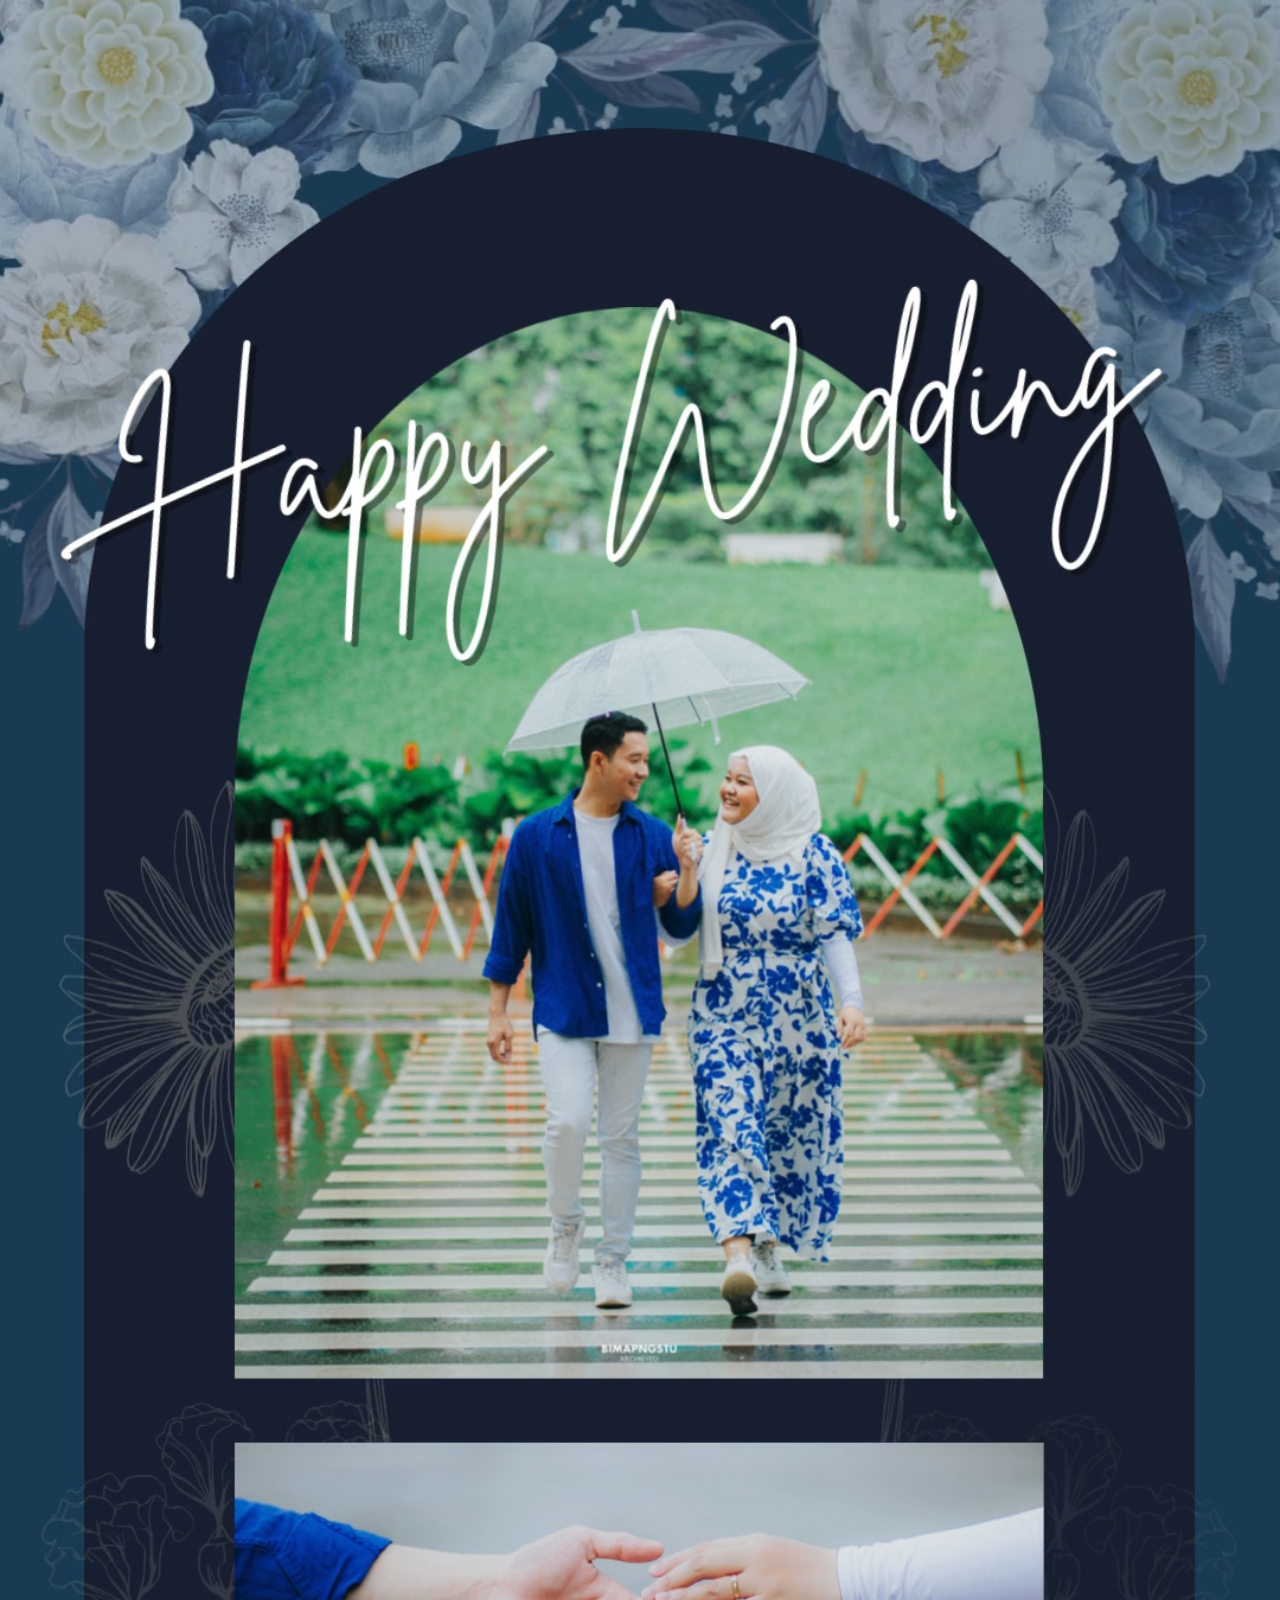
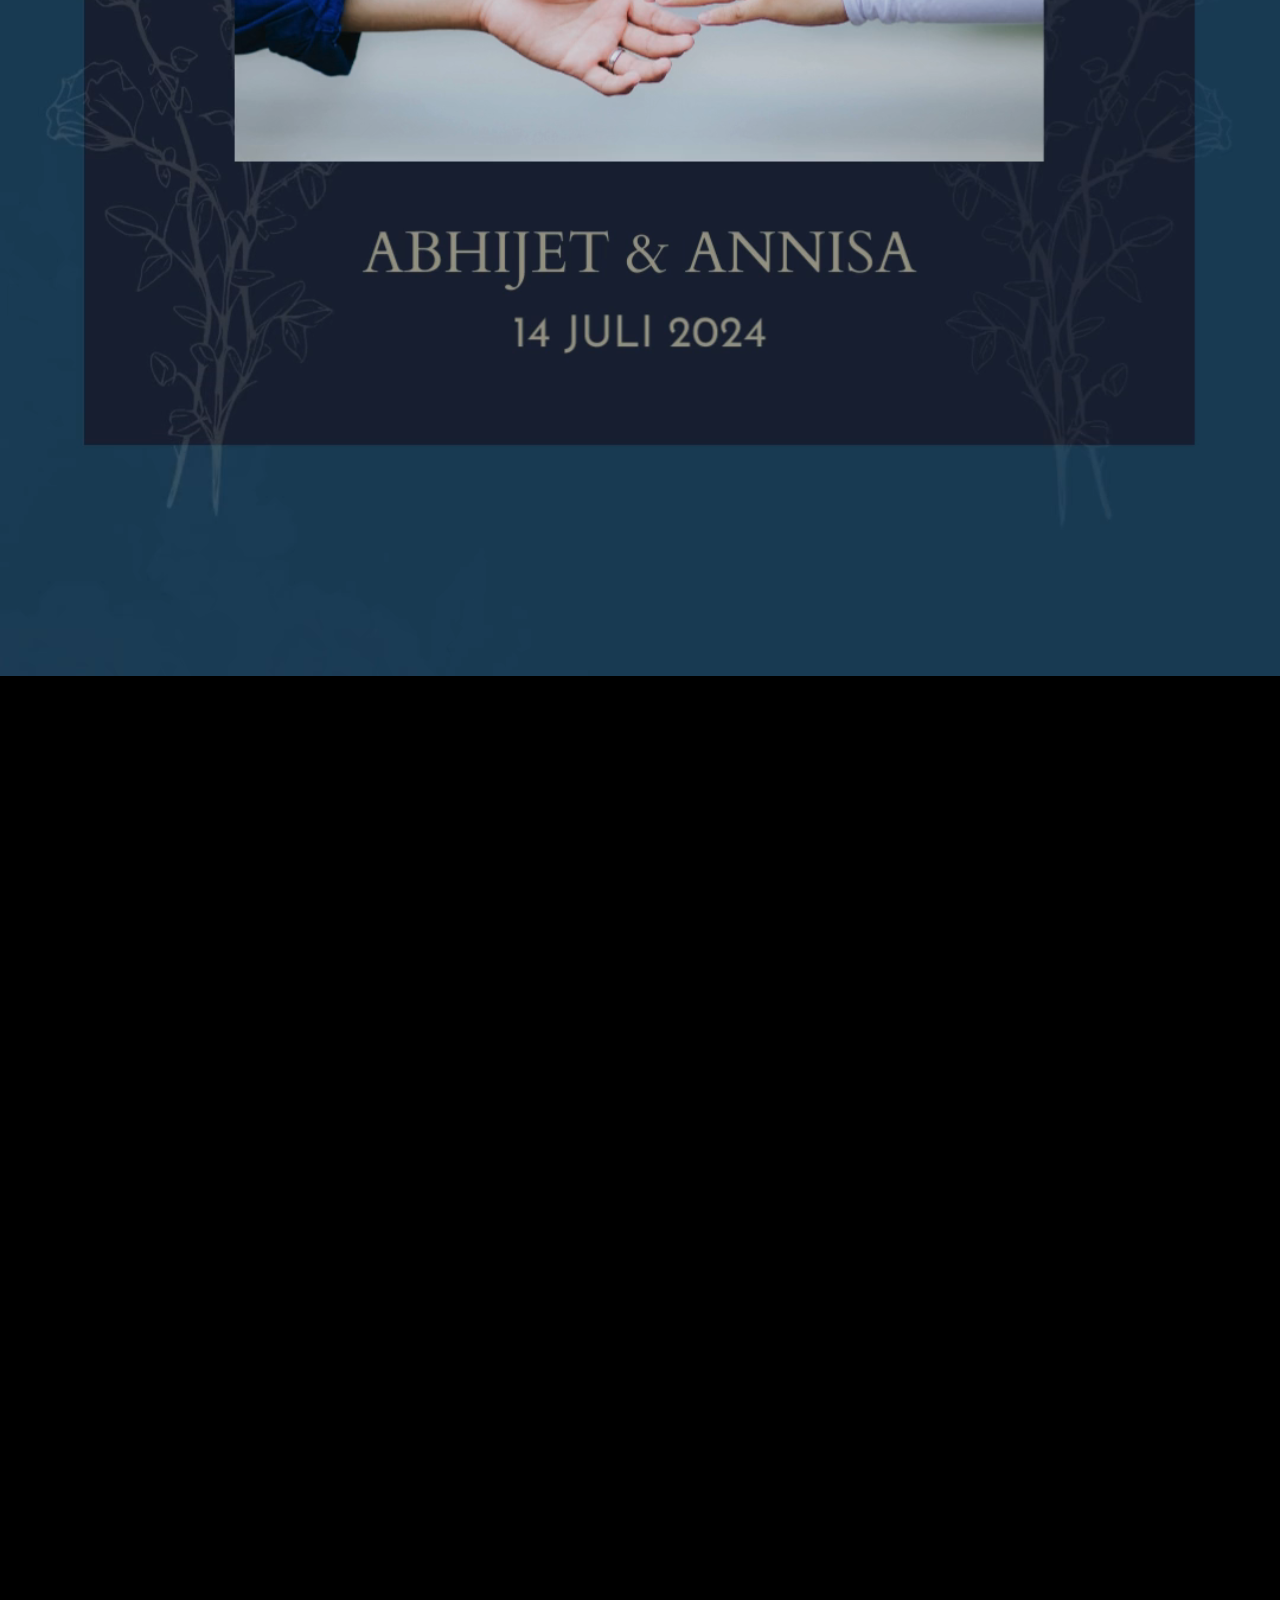
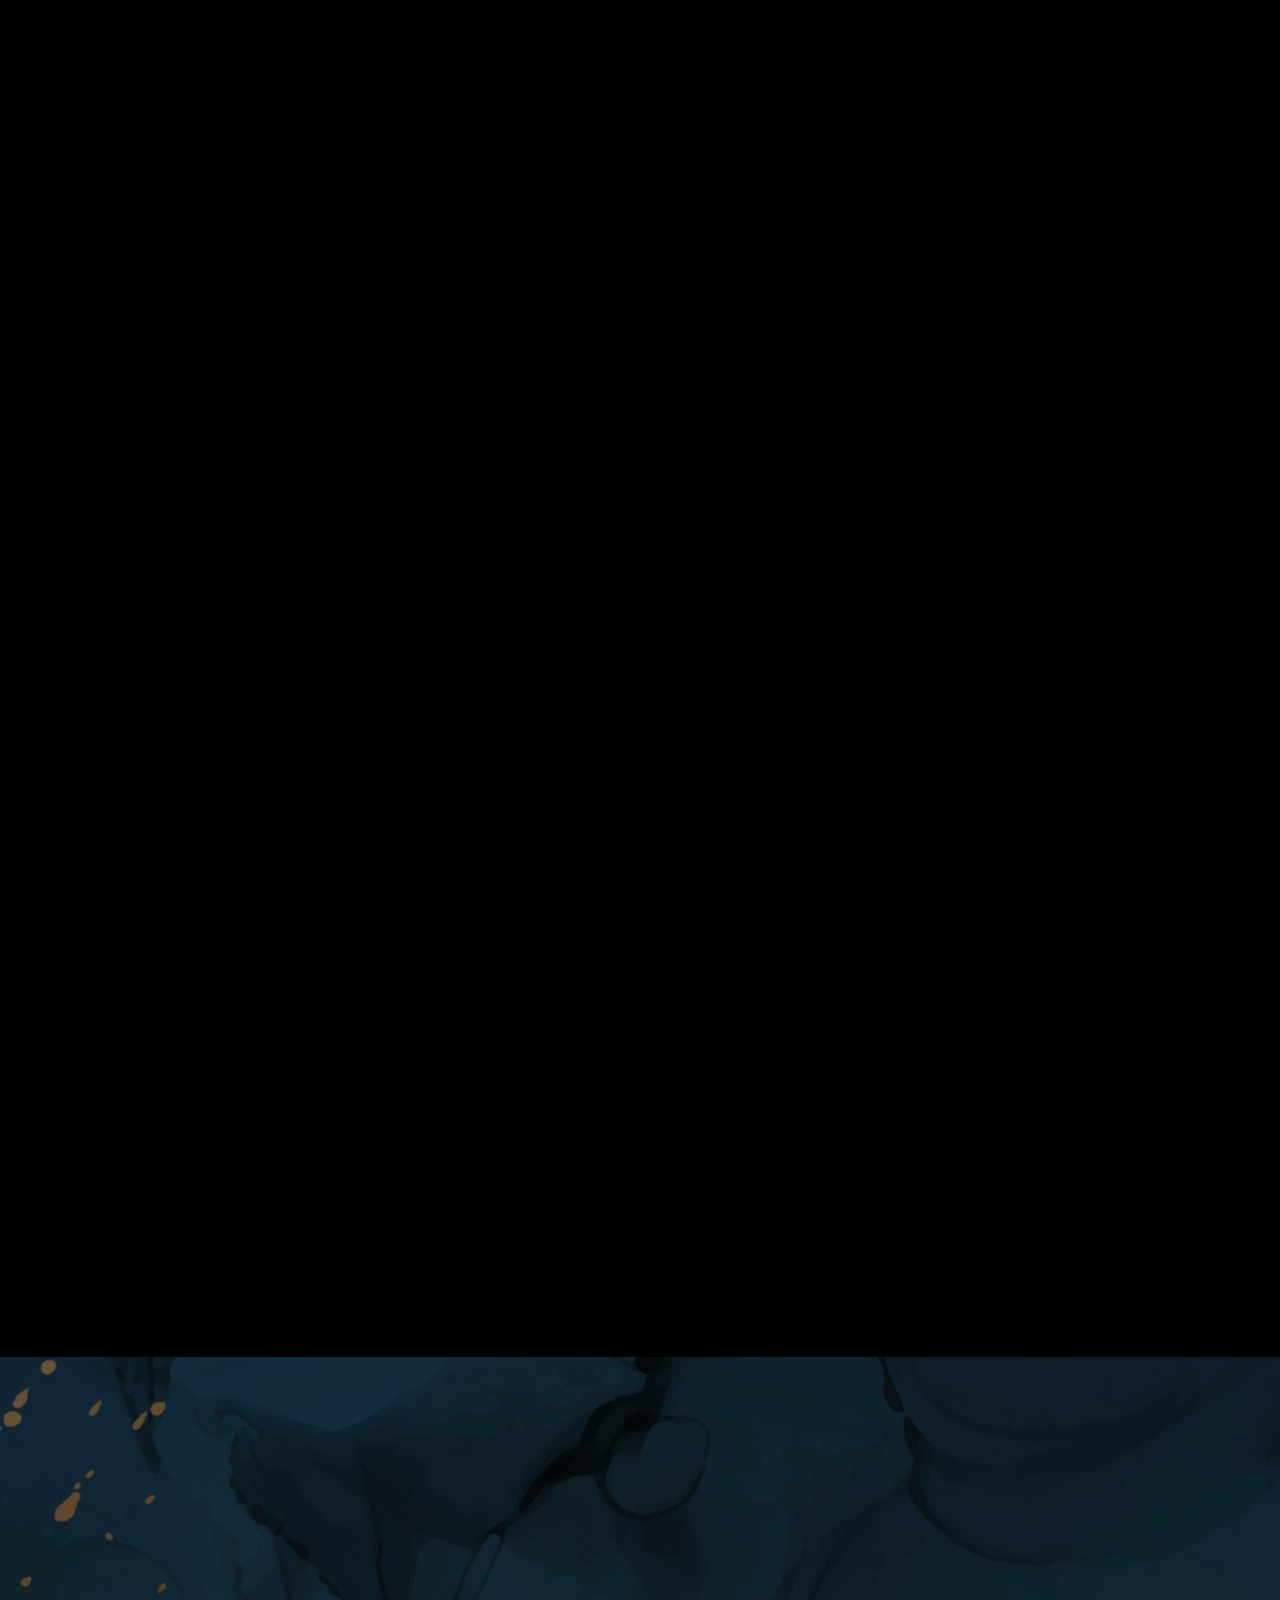
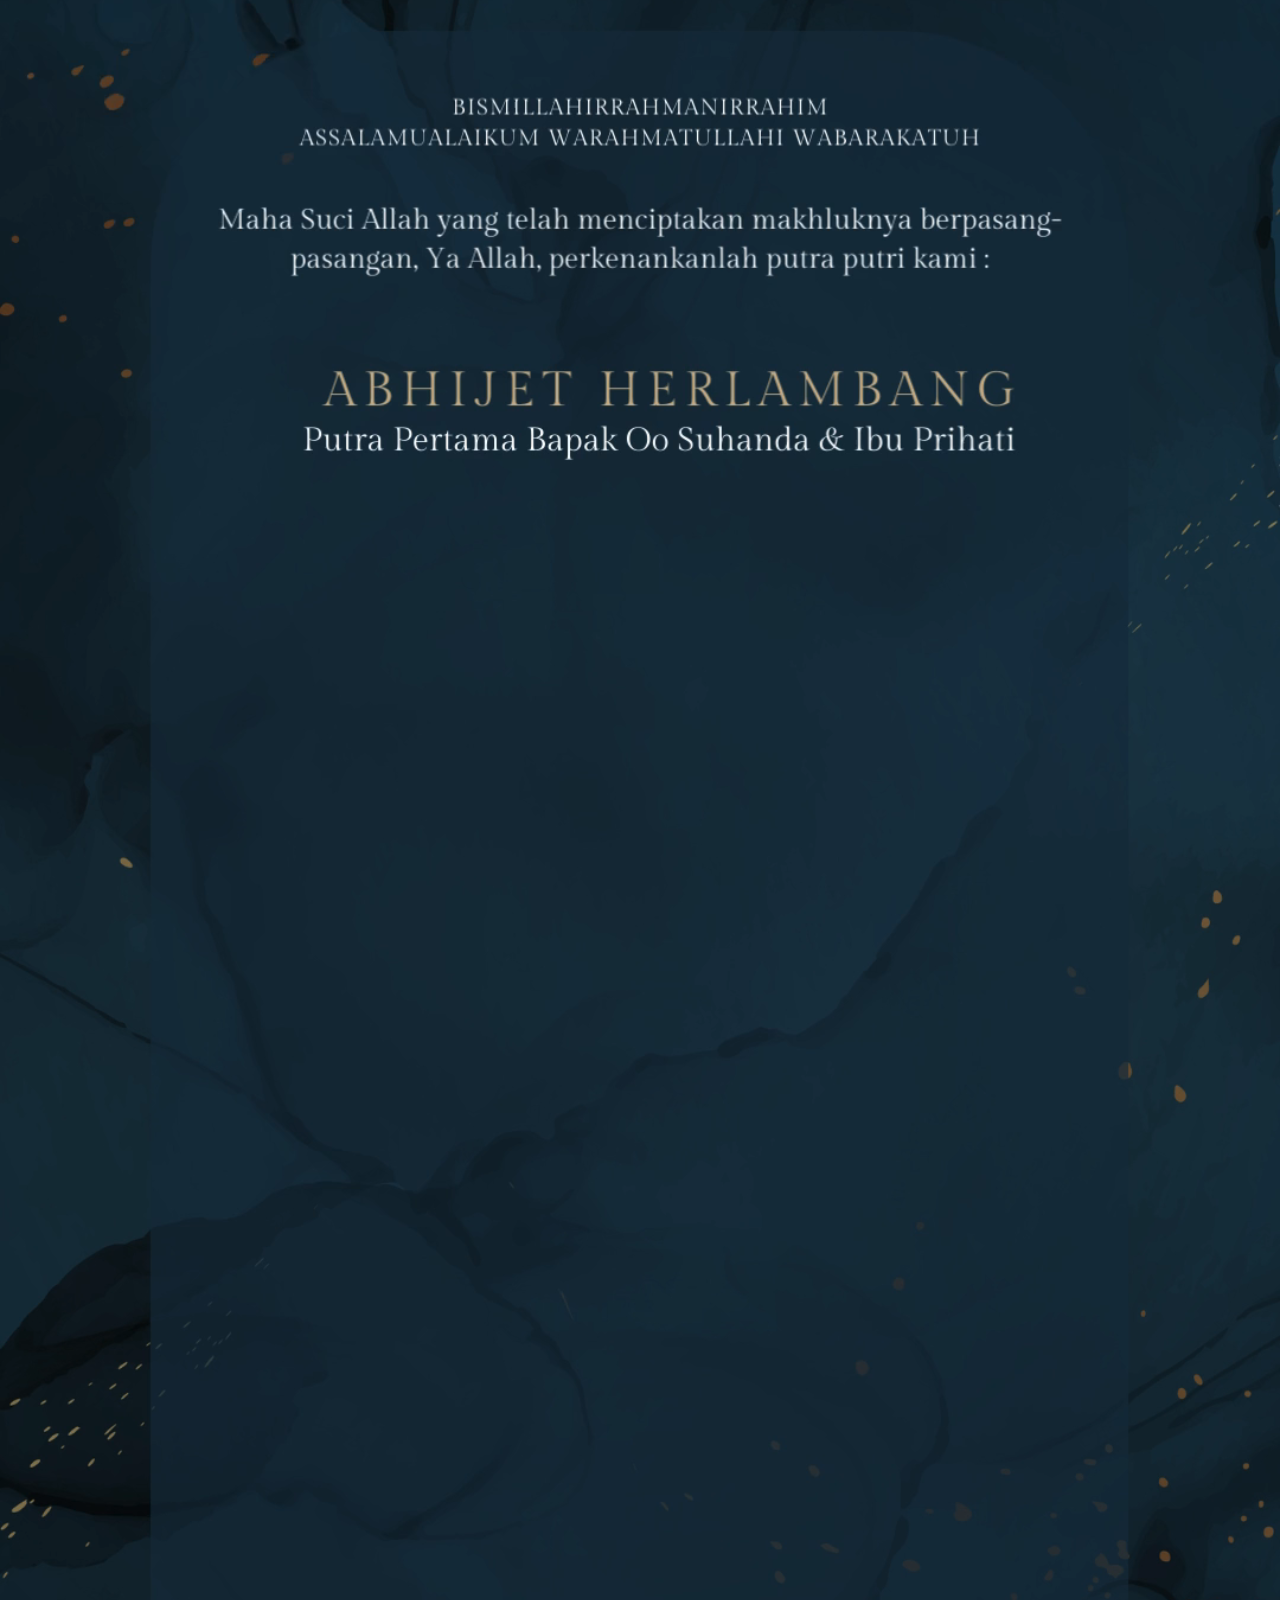
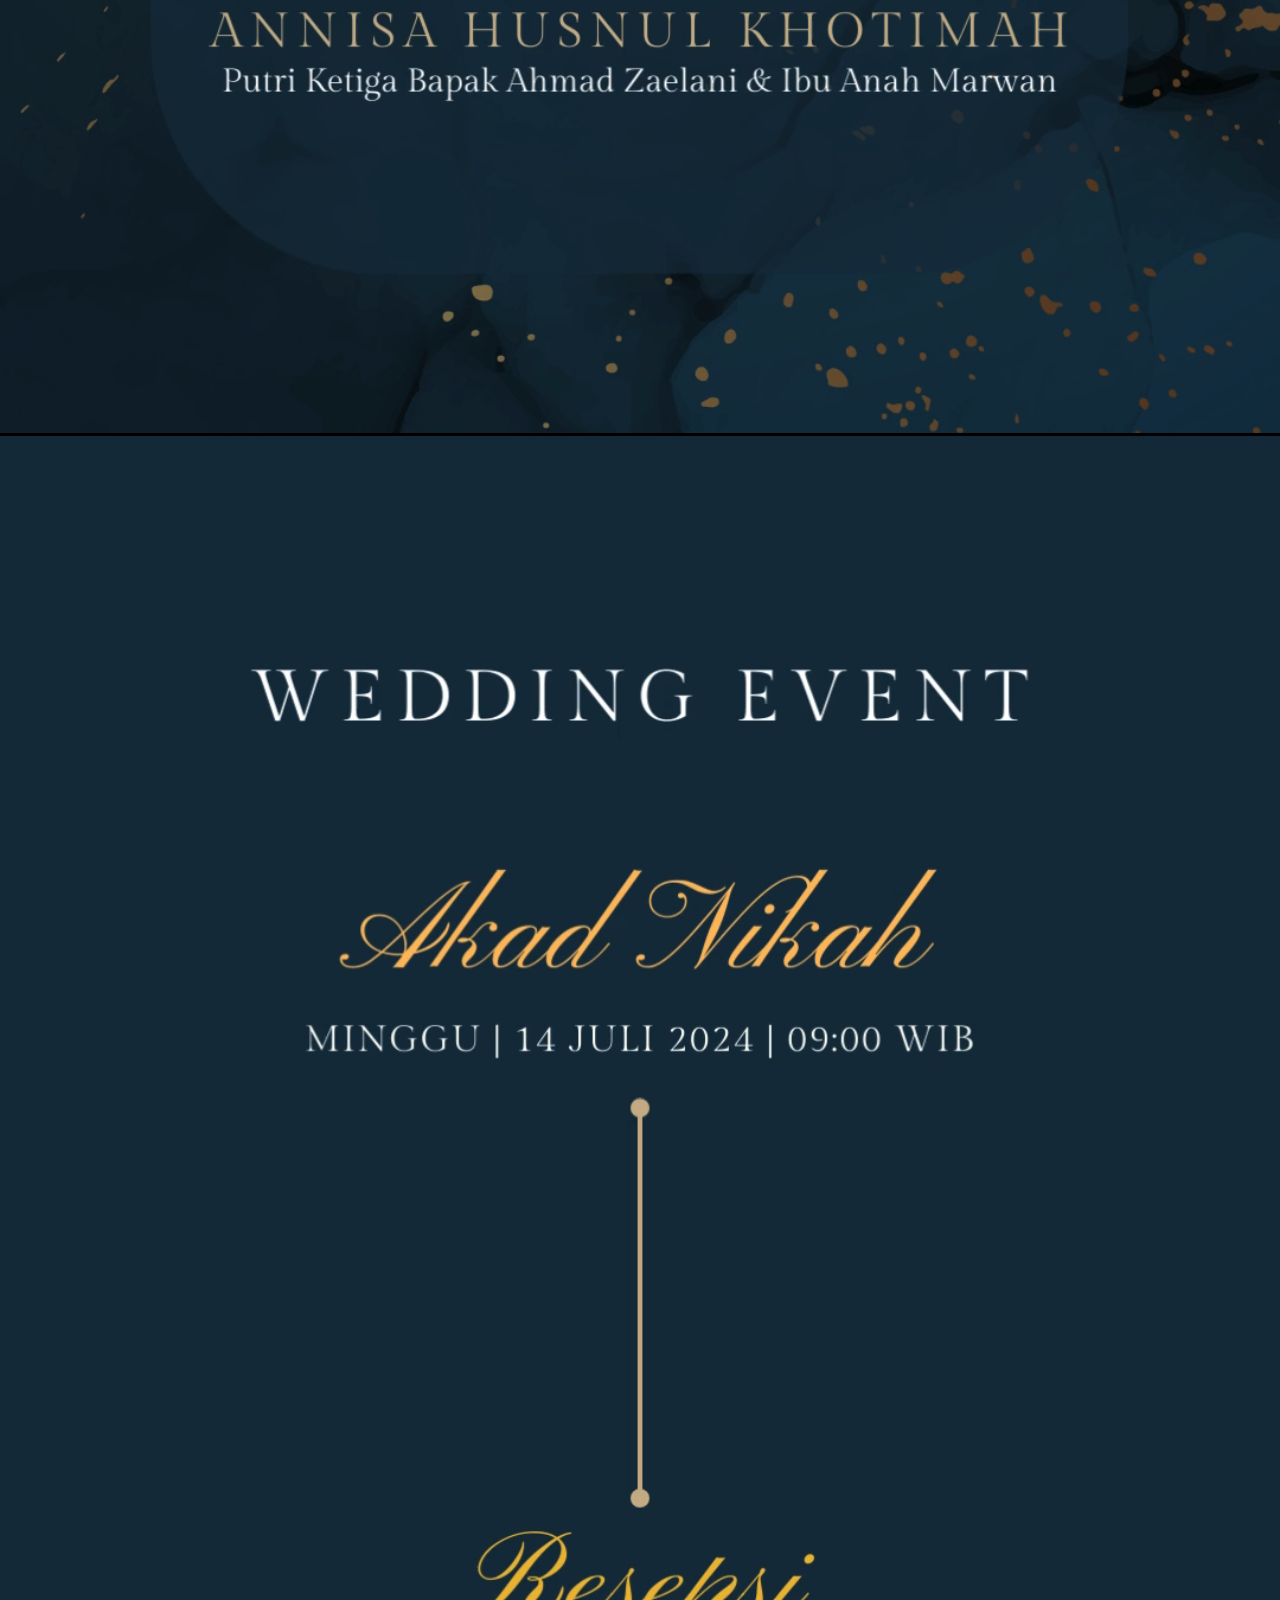
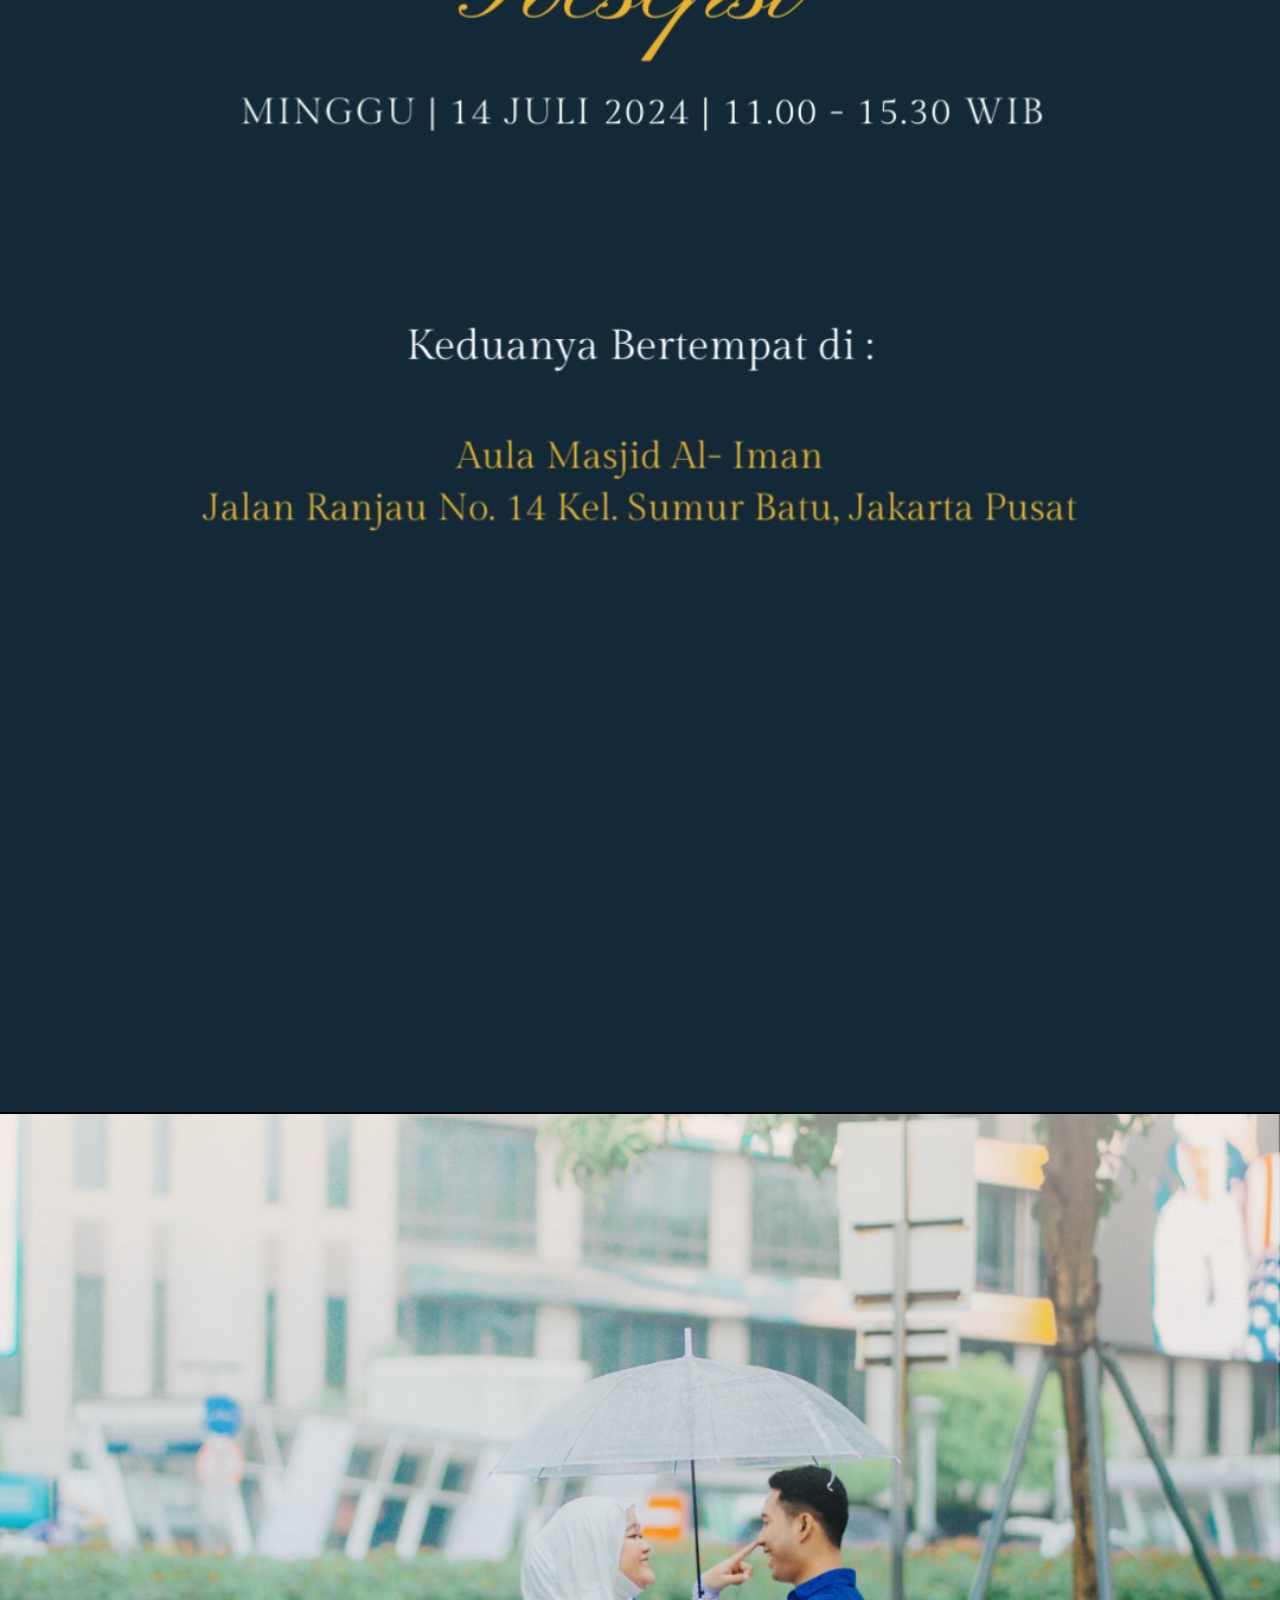
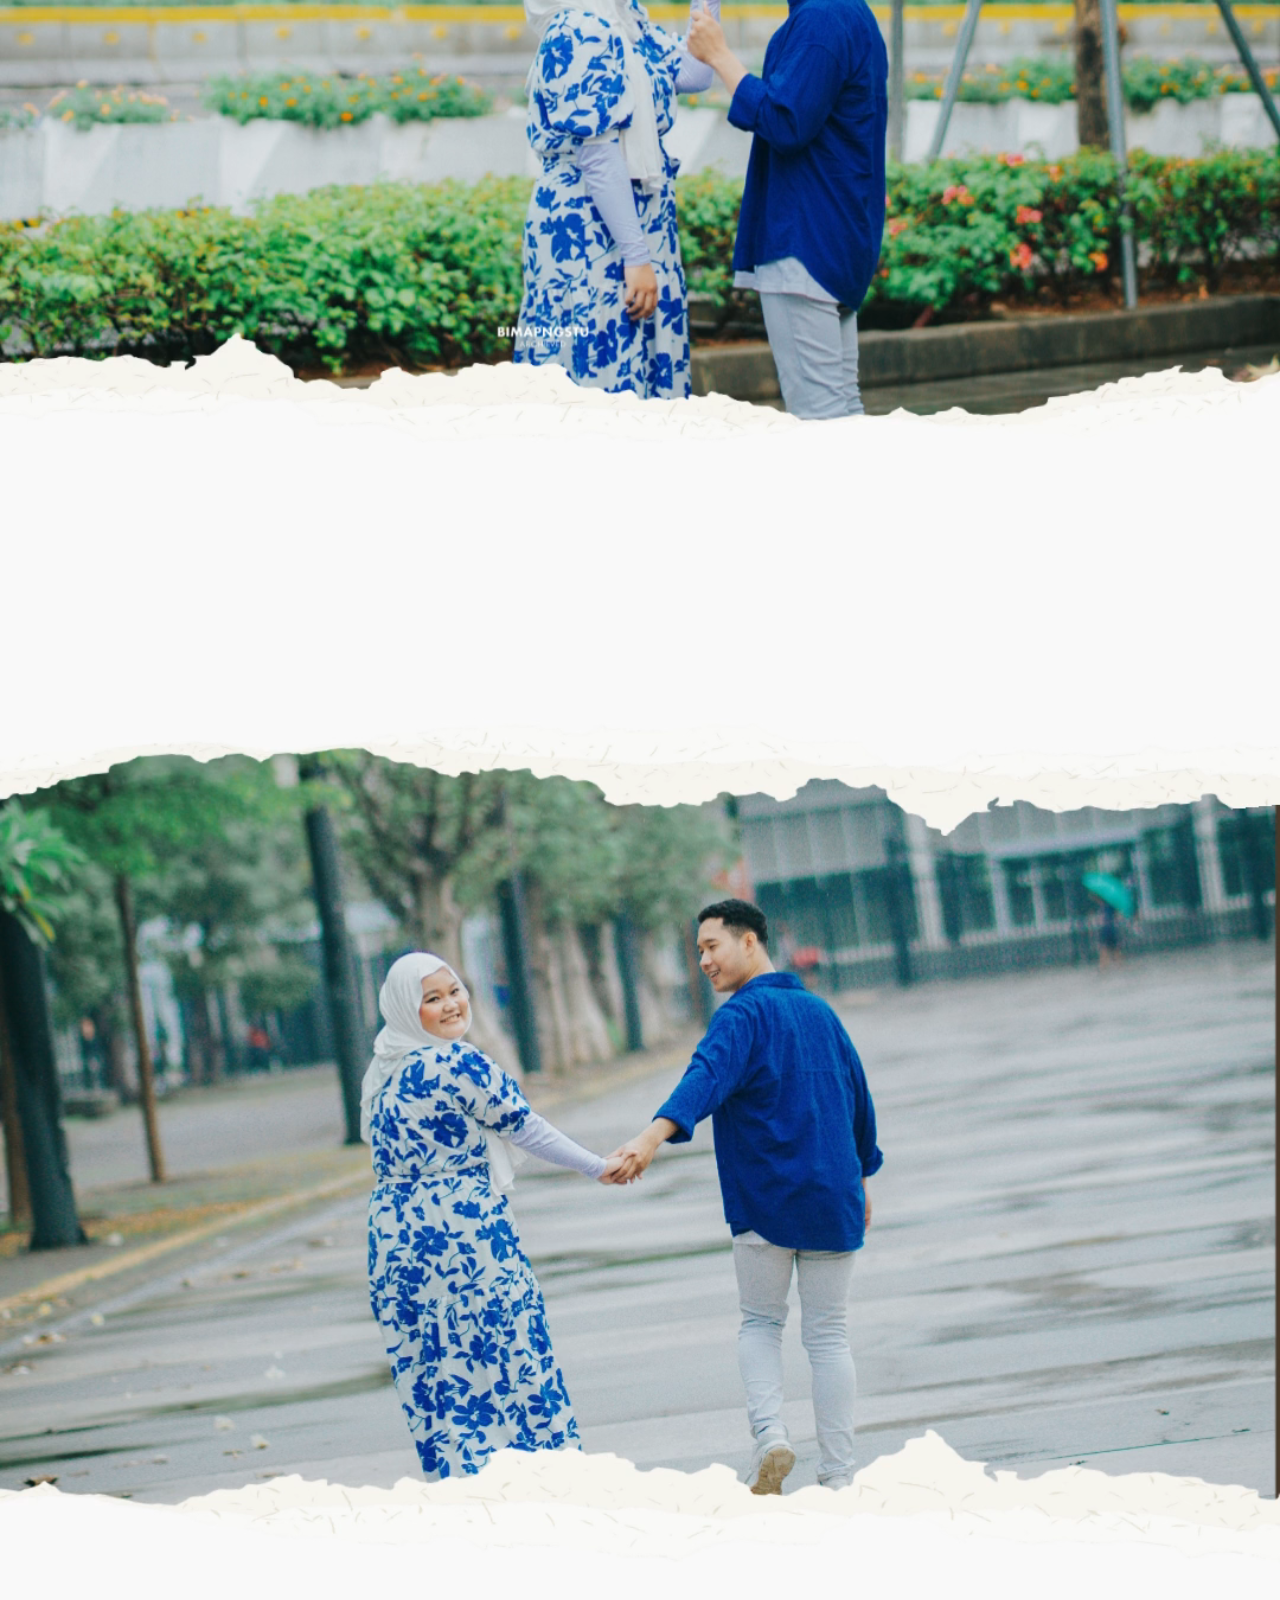
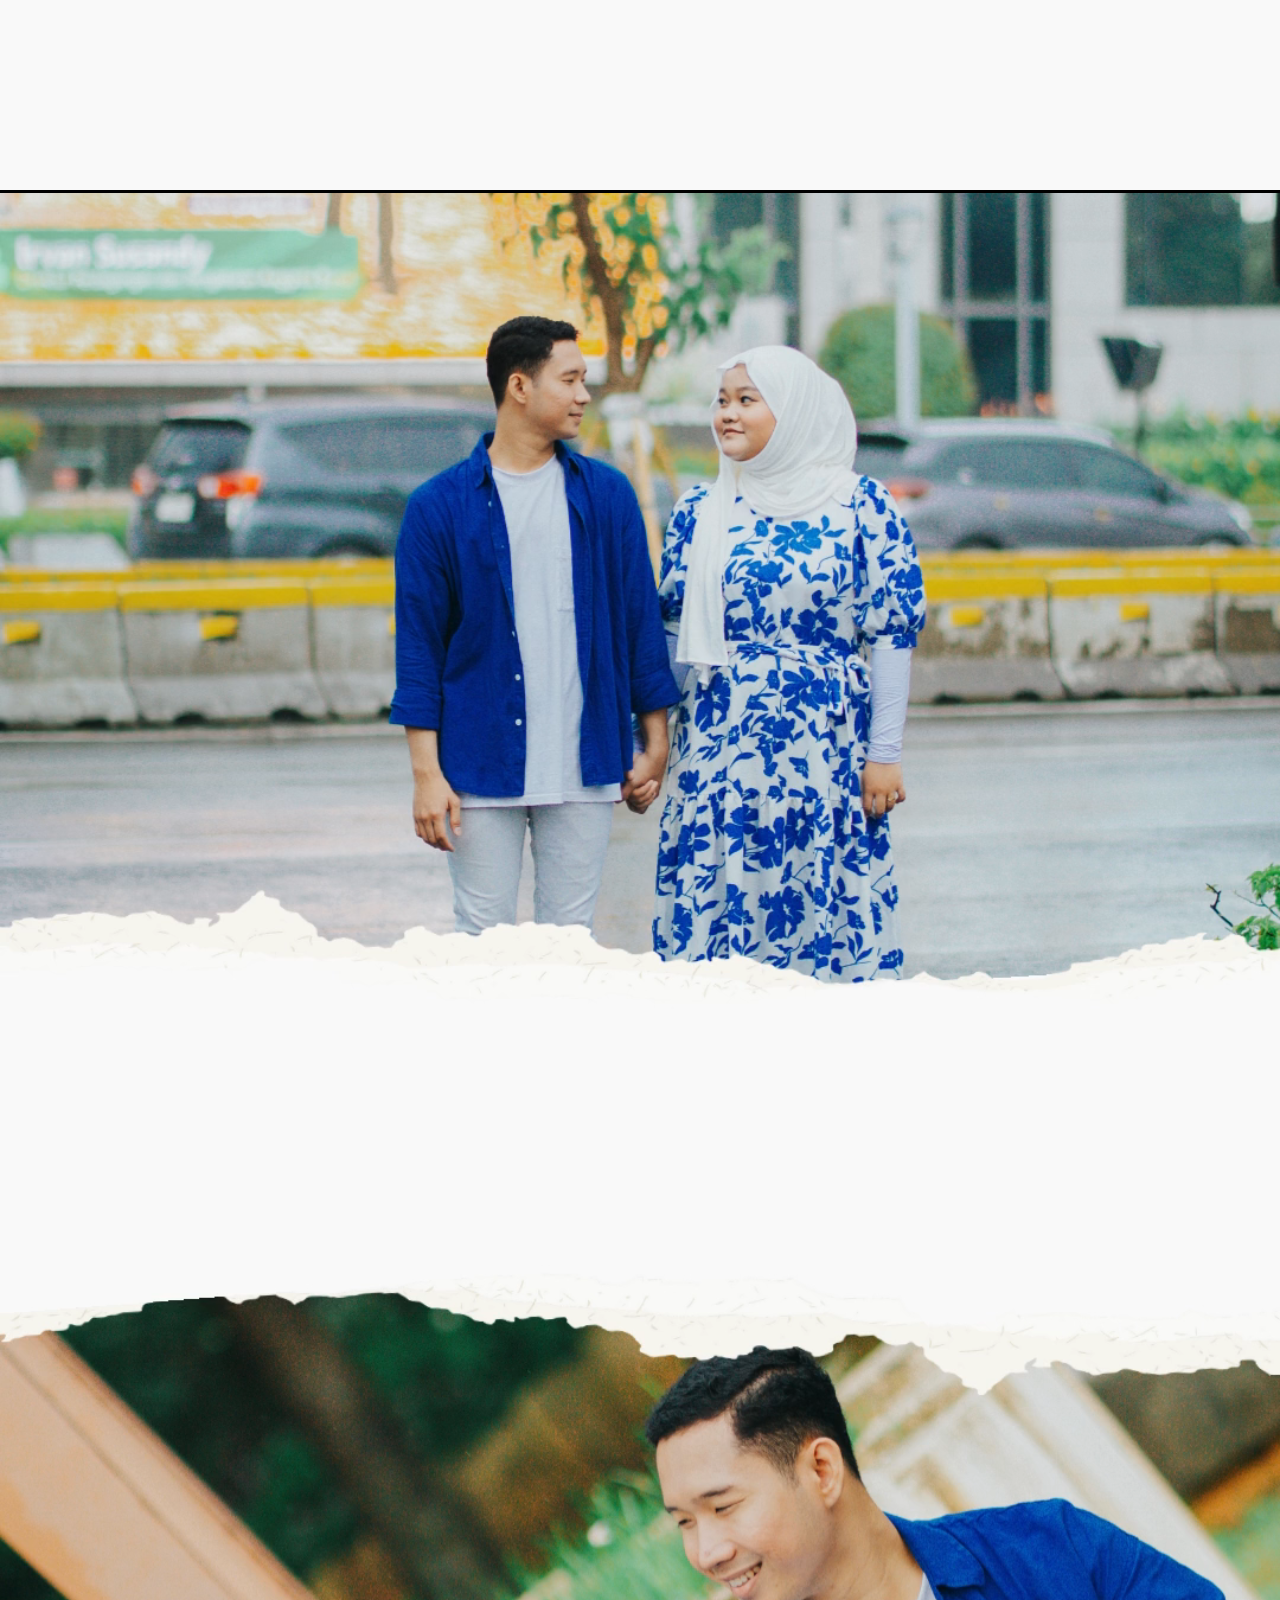
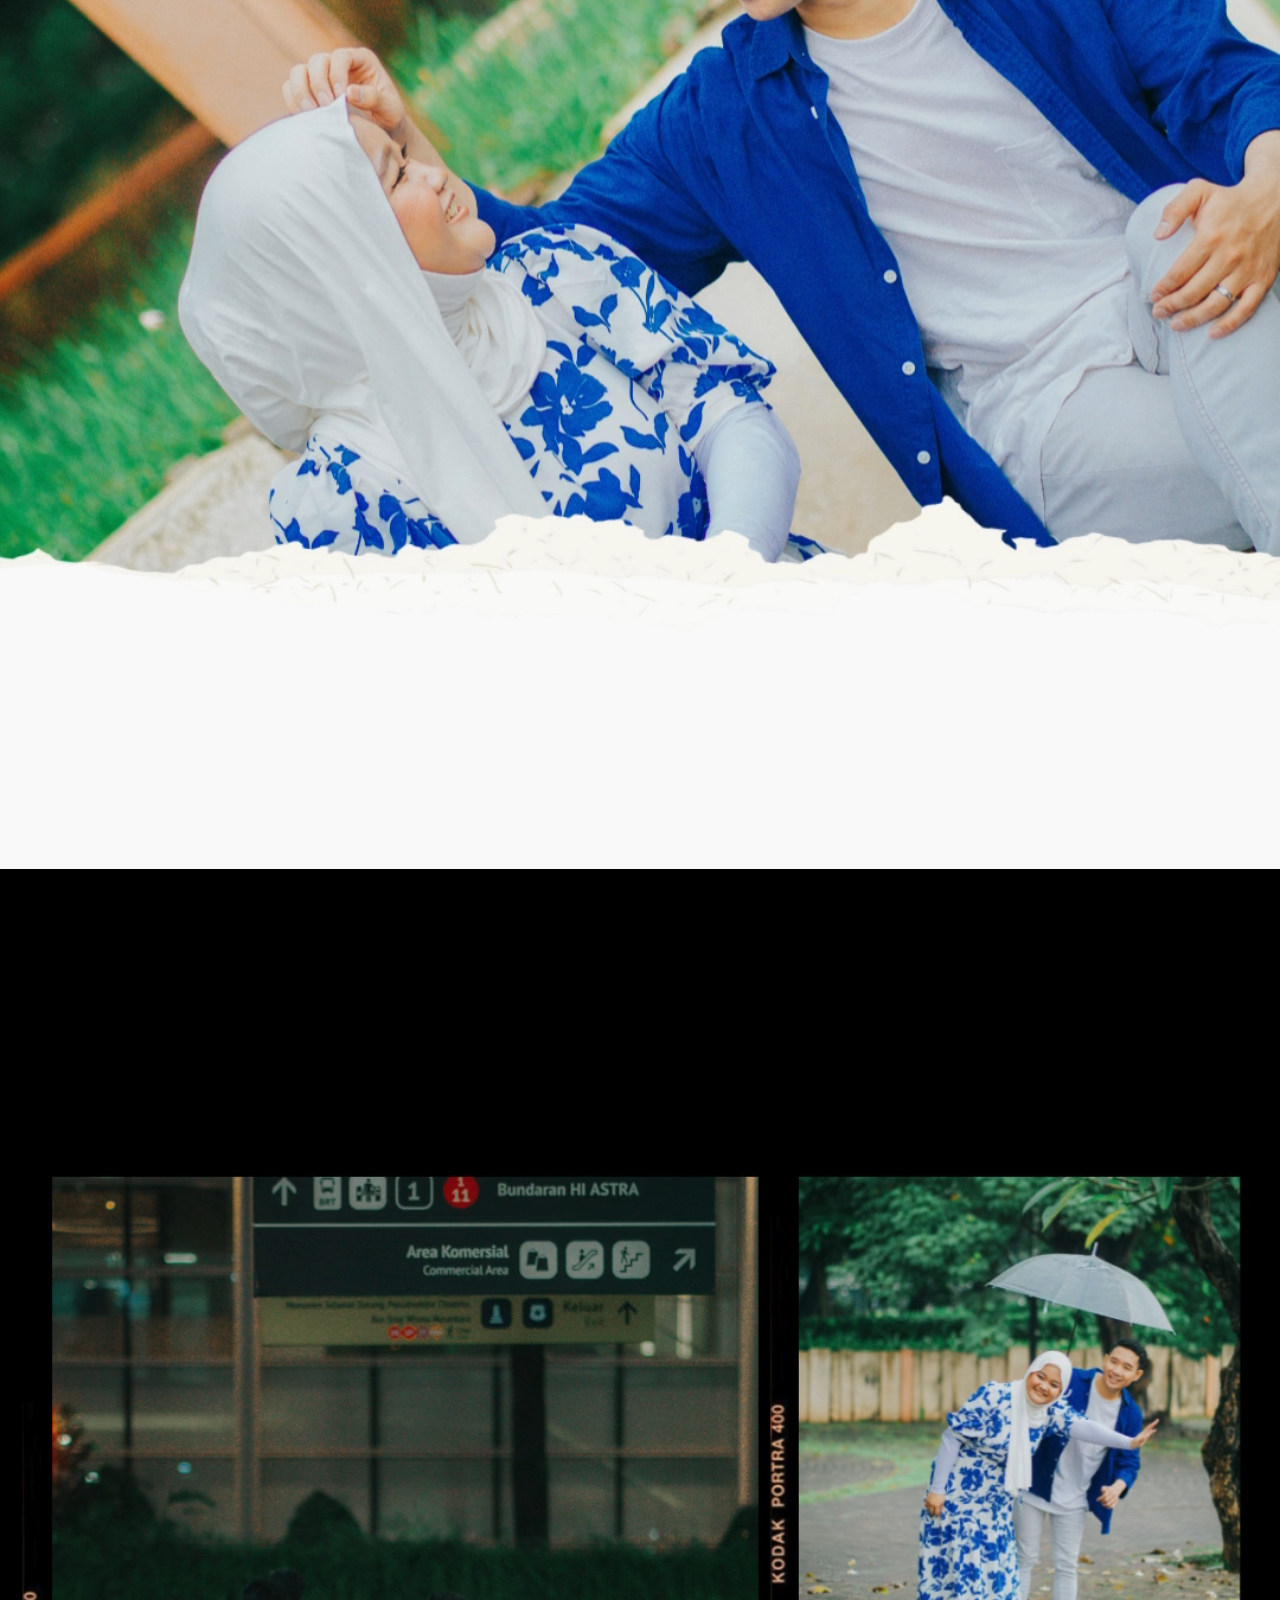
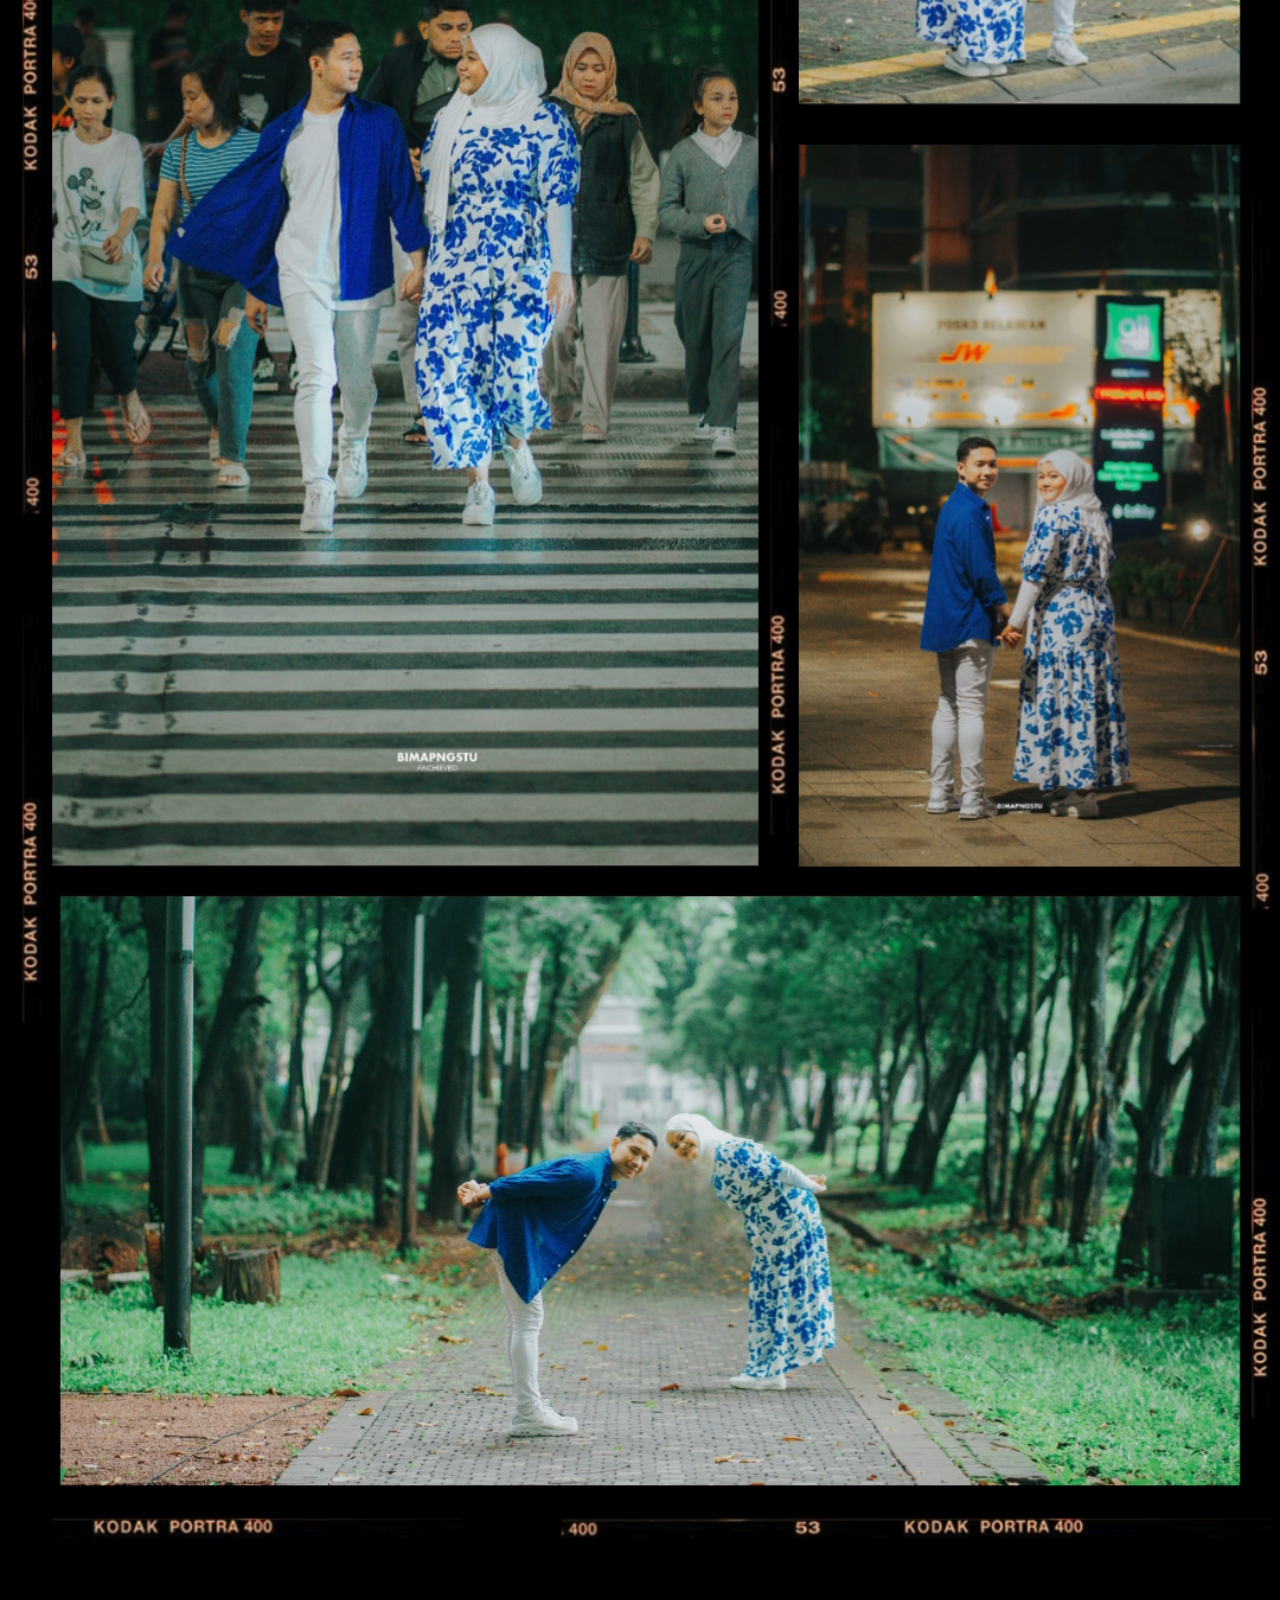
==== index2.html @ 9ac5bbd6 "Add files via upload" ====
<!DOCTYPE html>
<html lang="en">
<head>
  <meta charset="UTF-8">
  <meta name="viewport" content="width=device-width, initial-scale=1.0">
  <title>Document</title>
  <link rel="stylesheet" href="style.css">
  <style>
    .container {
      position: relative; /* Membuat kontainer sebagai referensi posisi */
    }

    .container h1 {
      position: absolute; /* Mengatur posisi H1 relatif terhadap kontainer */
      top: 85%; /* Atur jarak dari atas */
      left: 50%; /* Atur jarak dari kiri */
      transform: translate(-50%, -50%); /* Pindahkan H1 ke tengah kontainer */
      color: white; /* Sesuaikan warna teks */
      background: rgba(0, 0, 0, 0.5); /* Latar belakang semi-transparan */
      padding: 10px;
      border-radius: 5px;
      text-align: center;
    }

    .video-container {
            max-width: 100%;
            position: relative;
            padding-bottom: 56.25%; /* 16:9 aspect ratio */
            height: 0;
        }
        .video-container iframe {
            position: absolute;
            top: 0;
            left: 0;
            width: 100%;
            height: 100%;
        }
  </style>
</head>
<script>
function displayPath() {
  // Mendapatkan URL saat ini
  var currentUrl = window.location.href;
  
  // Membuat URL object
  var url = new URL(currentUrl);
  
  // Mendapatkan path setelah "/annisa-choirul/"
  var path = url.pathname.split("app/")[1];
  
  // Mendapatkan parameter query
  var queryParams = url.search;

  // Menampilkan path dan parameter di halaman
  document.getElementById("path-display").textContent = path + queryParams;
}

// Menjalankan fungsi ketika halaman dimuat
window.onload = displayPath;


  document.addEventListener("DOMContentLoaded", function() {
      var video = document.getElementById("myVideo");
      video.muted = true; // memastikan video tetap tanpa suara
      video.play().catch(error => {
          console.log("Autoplay failed:", error);
      });
  });

</script>
</head>
<body>

<video id="myVideo" width="640" height="480" autoplay muted>
  <source src="Hal1.mp4" type="video/mp4">
  Your browser does not support the video tag.
  <audio controls>
    <source src="audio.weba" type="audio/mpeg">
    Your browser does not support the audio element.
  </audio>
</video>
<video id="myVideo" width="640" height="480" autoplay muted>
  <source src="Hal2.mp4" type="video/mp4">
  Your browser does not support the video tag.
</video>
<video id="myVideo" width="640" height="480" autoplay muted>
  <source src="Hal3.mp4" type="video/mp4">
  Your browser does not support the video tag.
</video>
<video id="myVideo" width="640" height="480" autoplay muted>
  <source src="Hal4.mp4" type="video/mp4">
  Your browser does not support the video tag.
</video>
<video id="myVideo" width="640" height="480" autoplay muted>
  <source src="Hal5.mp4" type="video/mp4">
  Your browser does not support the video tag.
</video>
<video id="myVideo" width="640" height="480" autoplay muted>
  <source src="Hal6.mp4" type="video/mp4">
  Your browser does not support the video tag.
</video>
<video id="myVideo" width="640" height="480" autoplay muted>
  <source src="Hal8.mp4" type="video/mp4">
  Your browser does not support the video tag.
</video>
<div class="video-container">
  <iframe width="560" height="315" src="https://www.youtube.com/embed/r_wjTjwyY6o?si=8xjbvCfMXk4RfYFX" title="YouTube video player" frameborder="0" allow="accelerometer; autoplay; clipboard-write; encrypted-media; gyroscope; picture-in-picture; web-share" referrerpolicy="strict-origin-when-cross-origin" allowfullscreen></iframe>
</div>

<img src="Hal9.png" alt="">

<!--
  <img src="1.png" alt="Deskripsi gambar">
  <img src="2.png" alt="Deskripsi gambar">
  <img src="3.png" alt="Deskripsi gambar">
  <img src="4.png" alt="Deskripsi gambar">
  <img src="5.png" alt="Deskripsi gambar">
  <img src="7.png" alt="Deskripsi gambar">
  <img src="8.png" alt="Deskripsi gambar">
  <img src="9.png" alt="Deskripsi gambar">

  -->
  
</body>
</html>
---- style.css ----
html, body, div, span, applet, object, iframe,
h1, h2, h3, h4, h5, h6, p, blockquote, pre,
a, abbr, acronym, address, big, cite, code,
del, dfn, em, img, ins, kbd, q, s, samp,
small, strike, strong, sub, sup, tt, var,
b, u, i, center,
dl, dt, dd, ol, ul, li,
fieldset, form, label, legend,
table, caption, tbody, tfoot, thead, tr, th, td,
article, aside, canvas, details, embed, 
figure, figcaption, footer, header, hgroup, 
menu, nav, output, ruby, section, summary,
time, mark, audio, video {
	margin: 0;
	padding: 0;
	border: 0;
	font-size: 100%;
	font: inherit;
	vertical-align: baseline;
}
/* HTML5 display-role reset for older browsers */
article, aside, details, figcaption, figure, 
footer, header, hgroup, menu, nav, section {
	display: block;
}
body {
	line-height: 1;
	background-color: black;
}
ol, ul {
	list-style: none;
}
blockquote, q {
	quotes: none;
}
blockquote:before, blockquote:after,
q:before, q:after {
	content: '';
	content: none;
}
table {
	border-collapse: collapse;
	border-spacing: 0;
}

img {
  width: 100%;
  height: 100%;
}

video {
	width: 100%;
	height: 100%;
}
/* Gaya default (untuk perangkat besar) */

/* Media queries untuk perangkat dengan lebar maksimal 600px 
@media (max-width: 600px) {
  img {
    font-size: 14px;
    padding: auto;
    
    
    
  }
}
*/
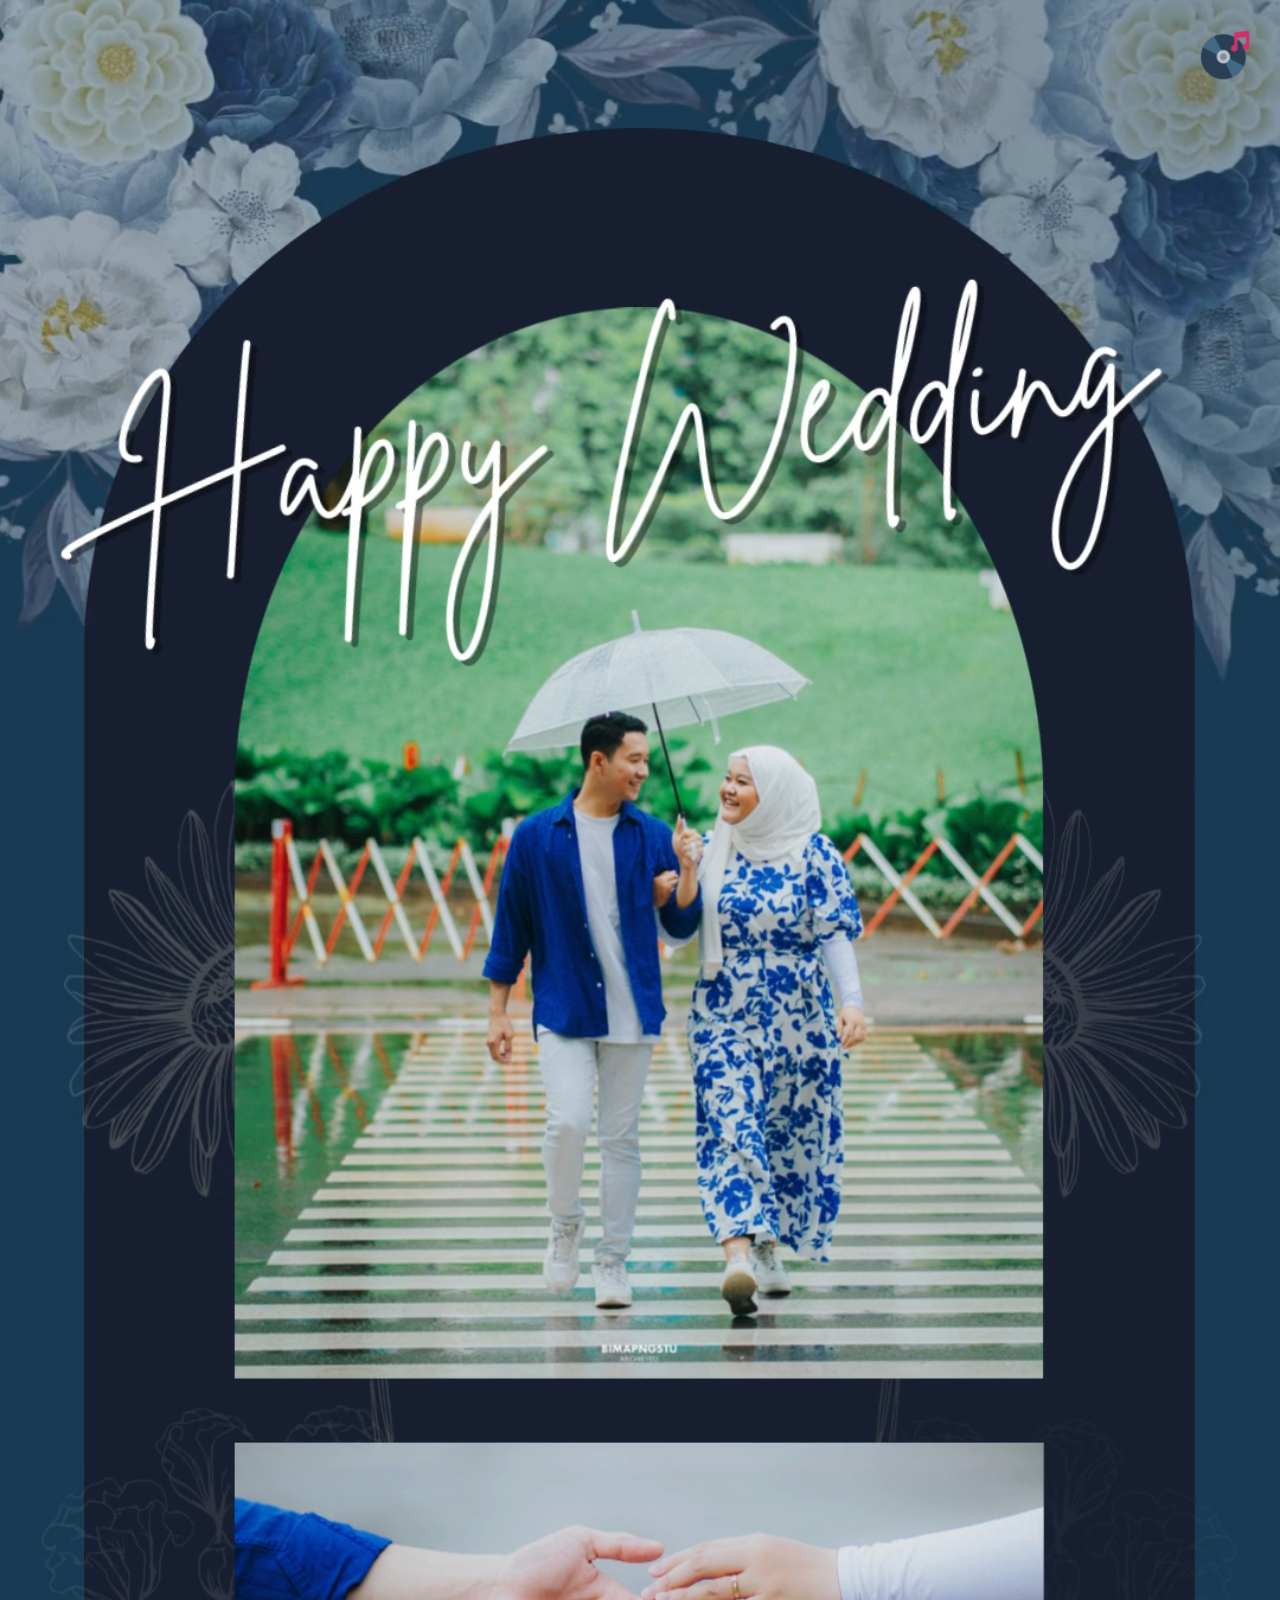
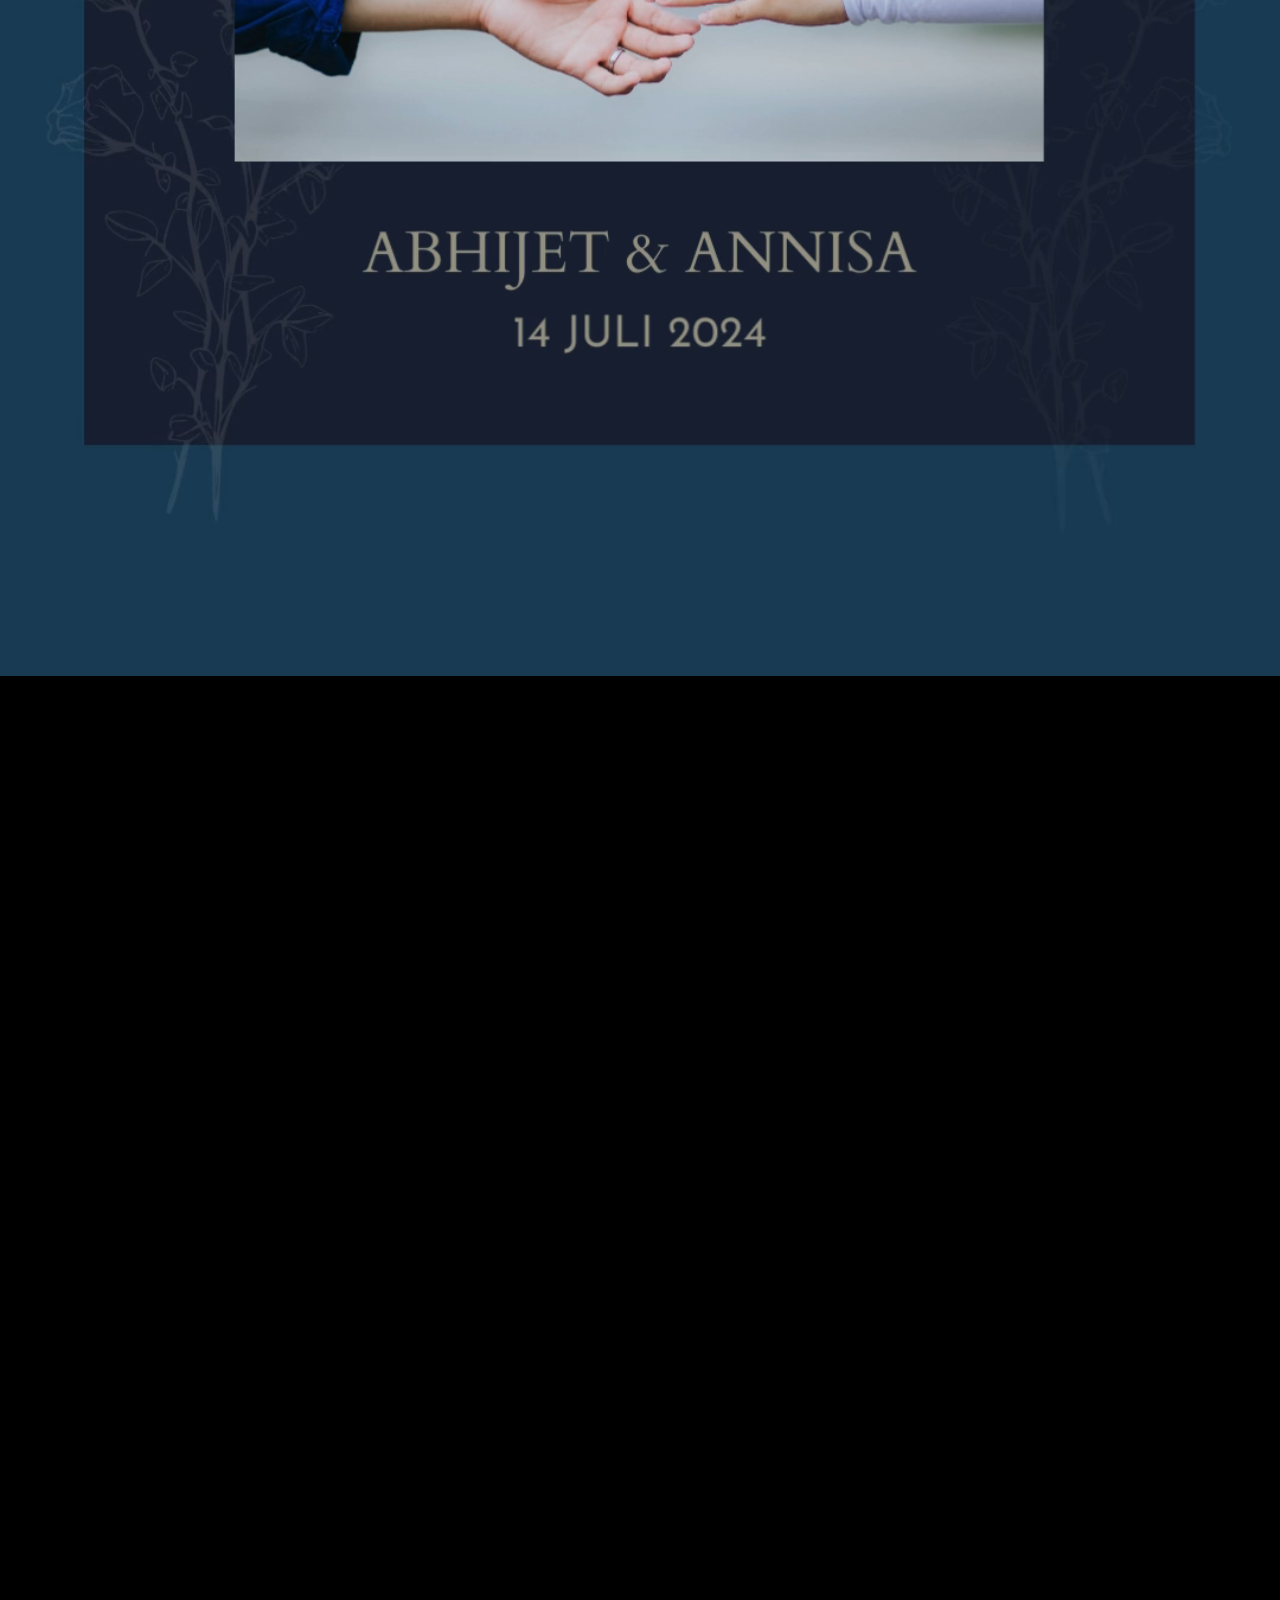
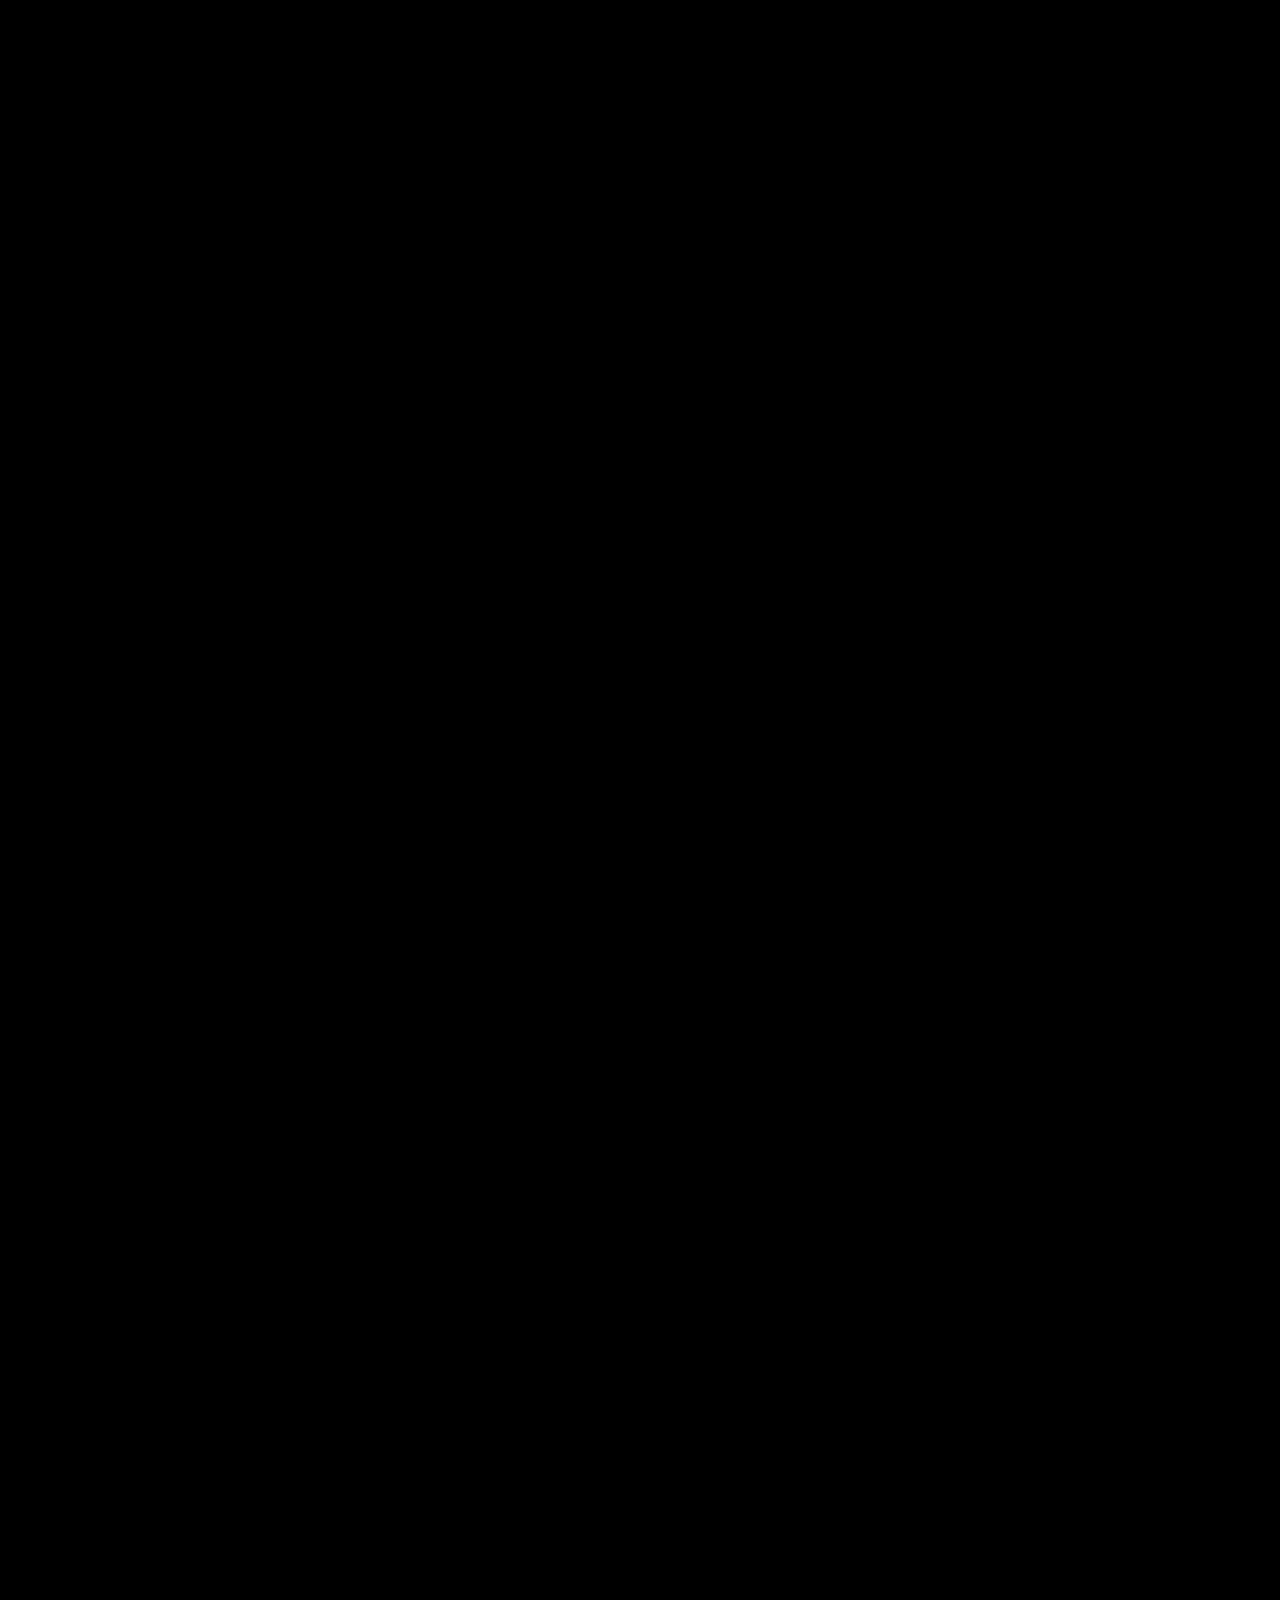
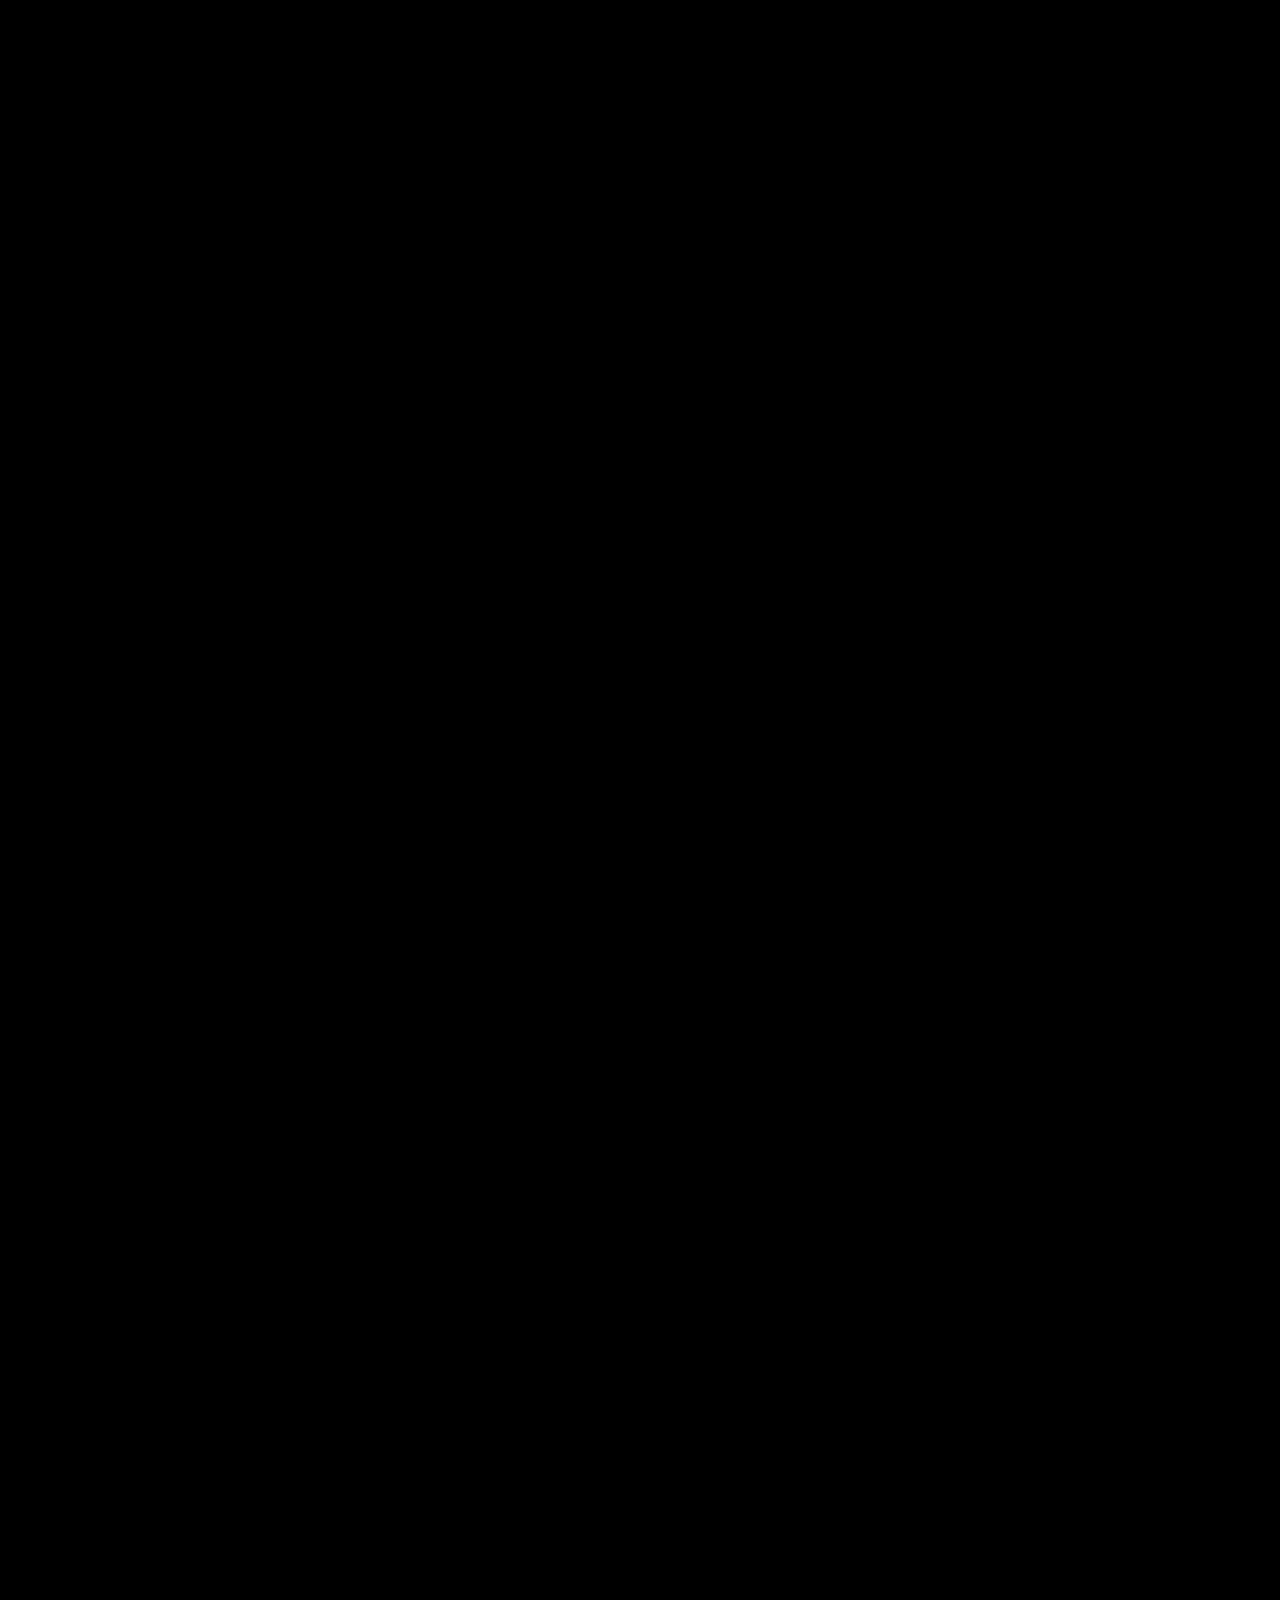
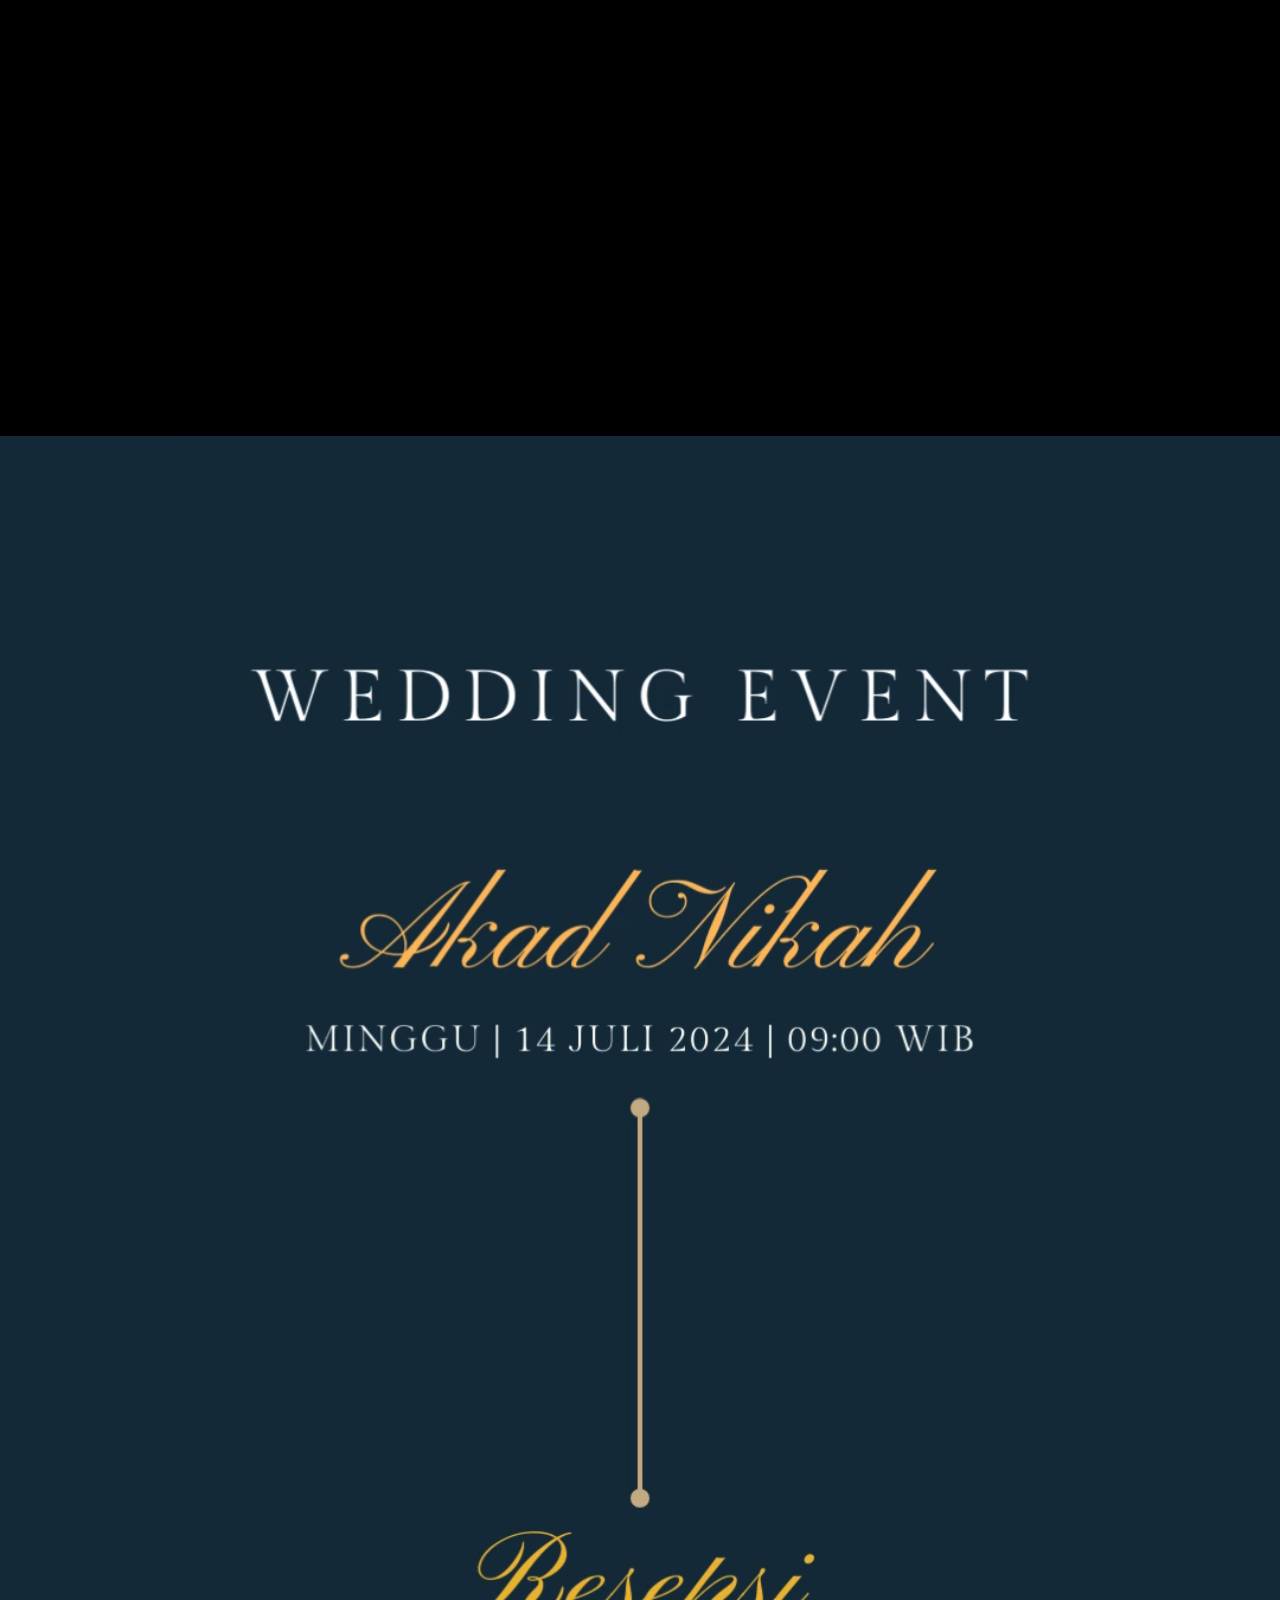
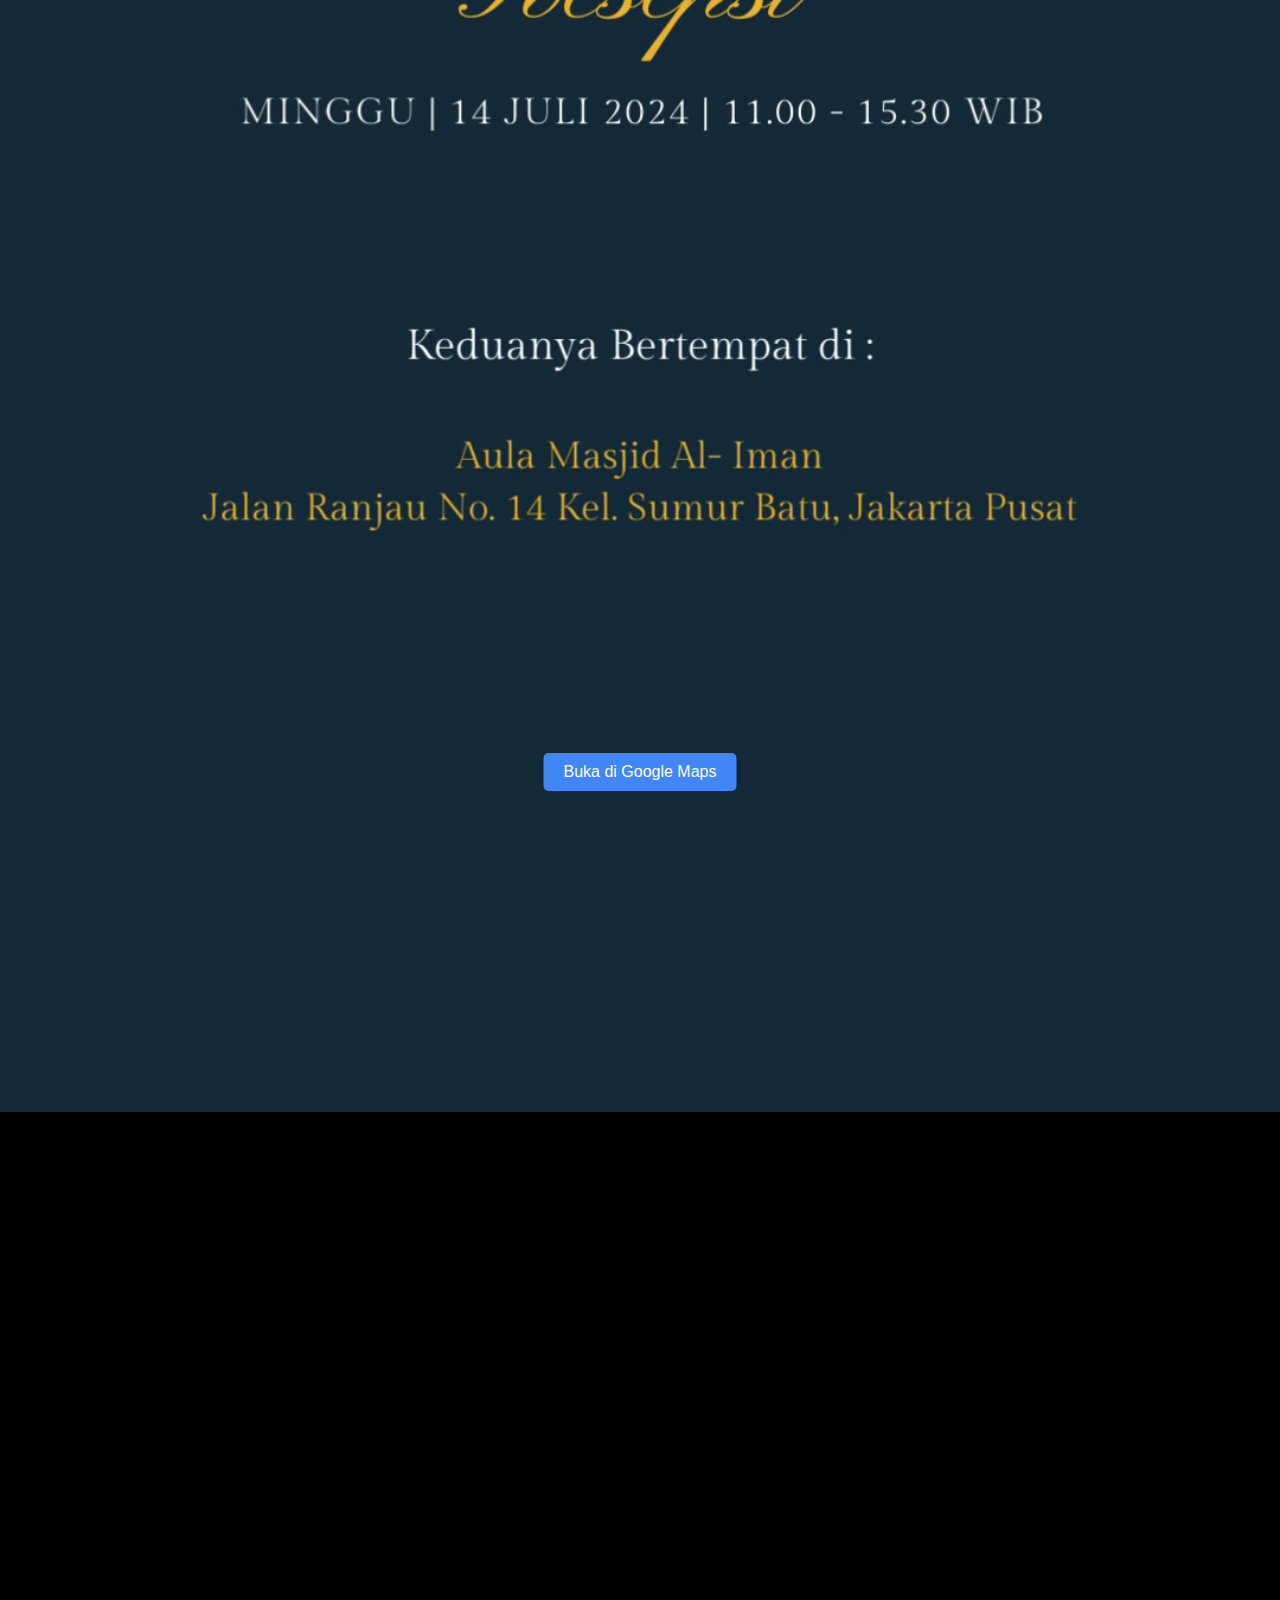
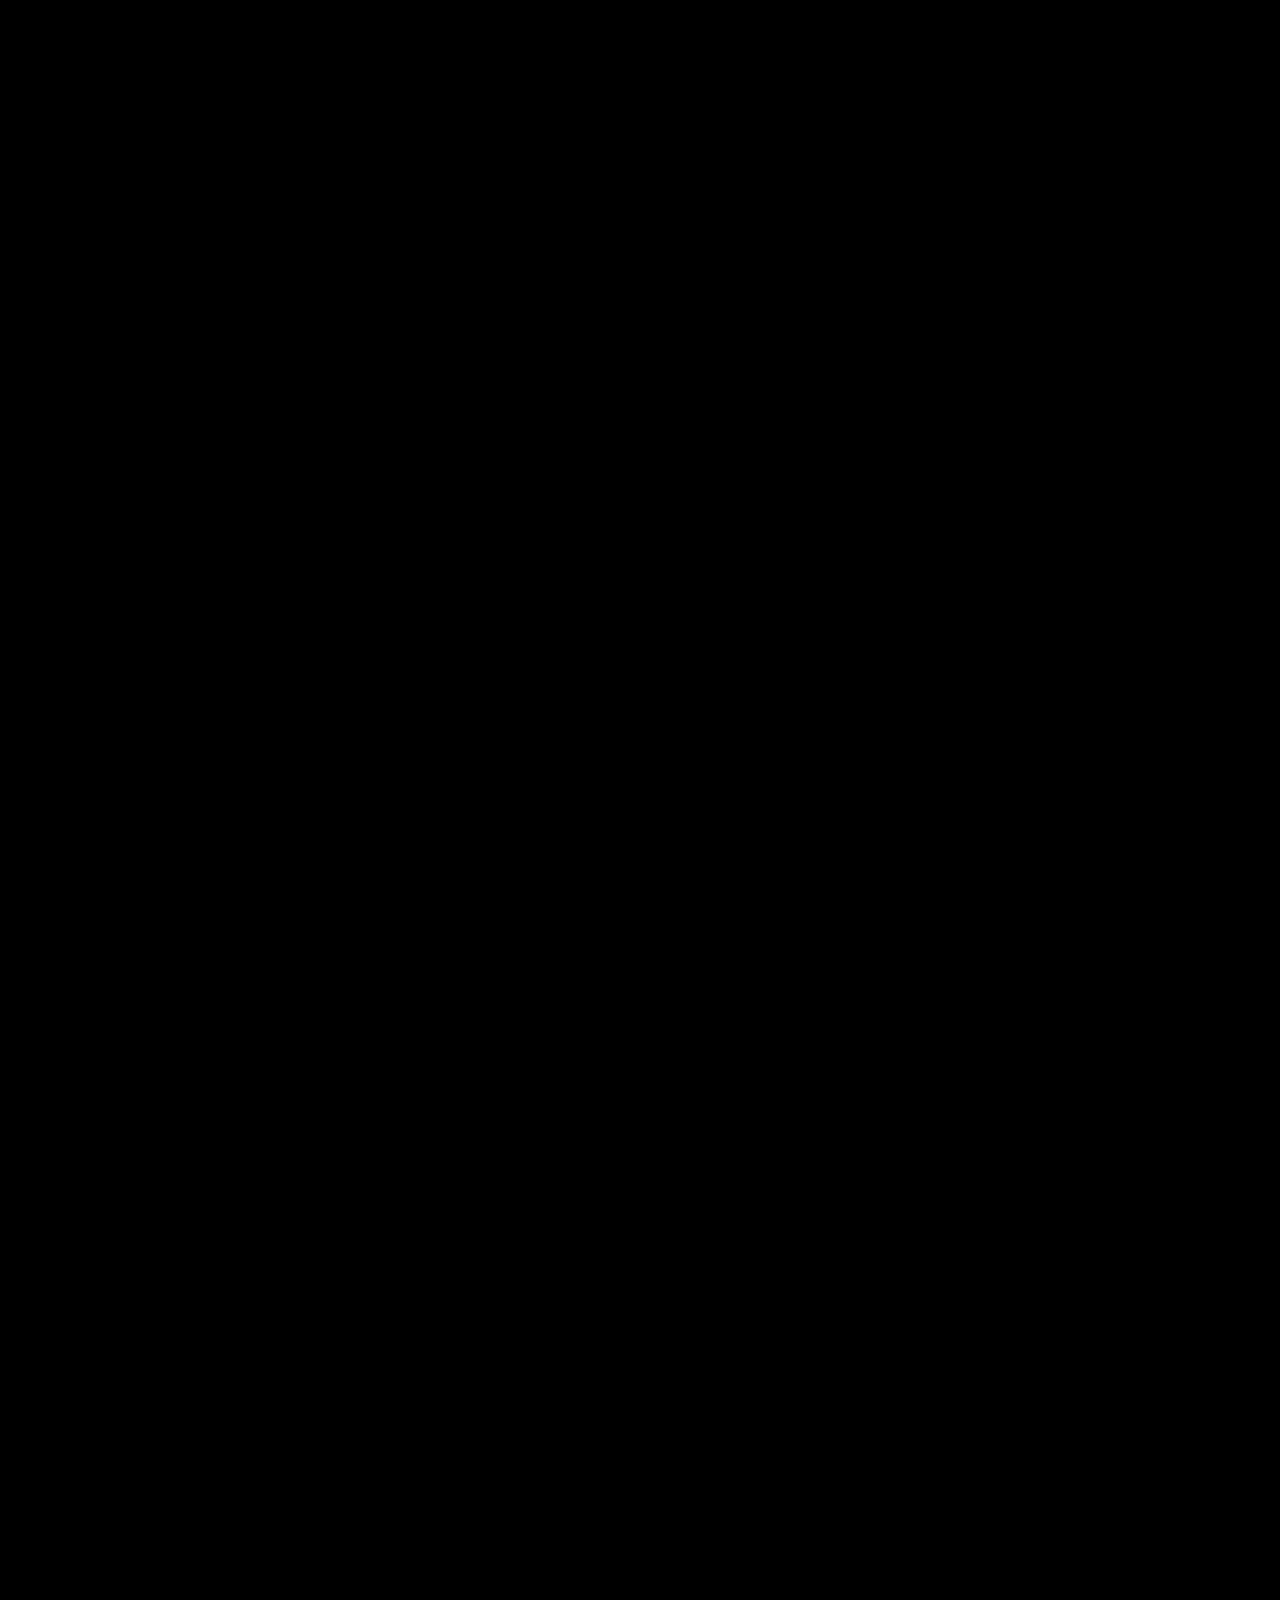
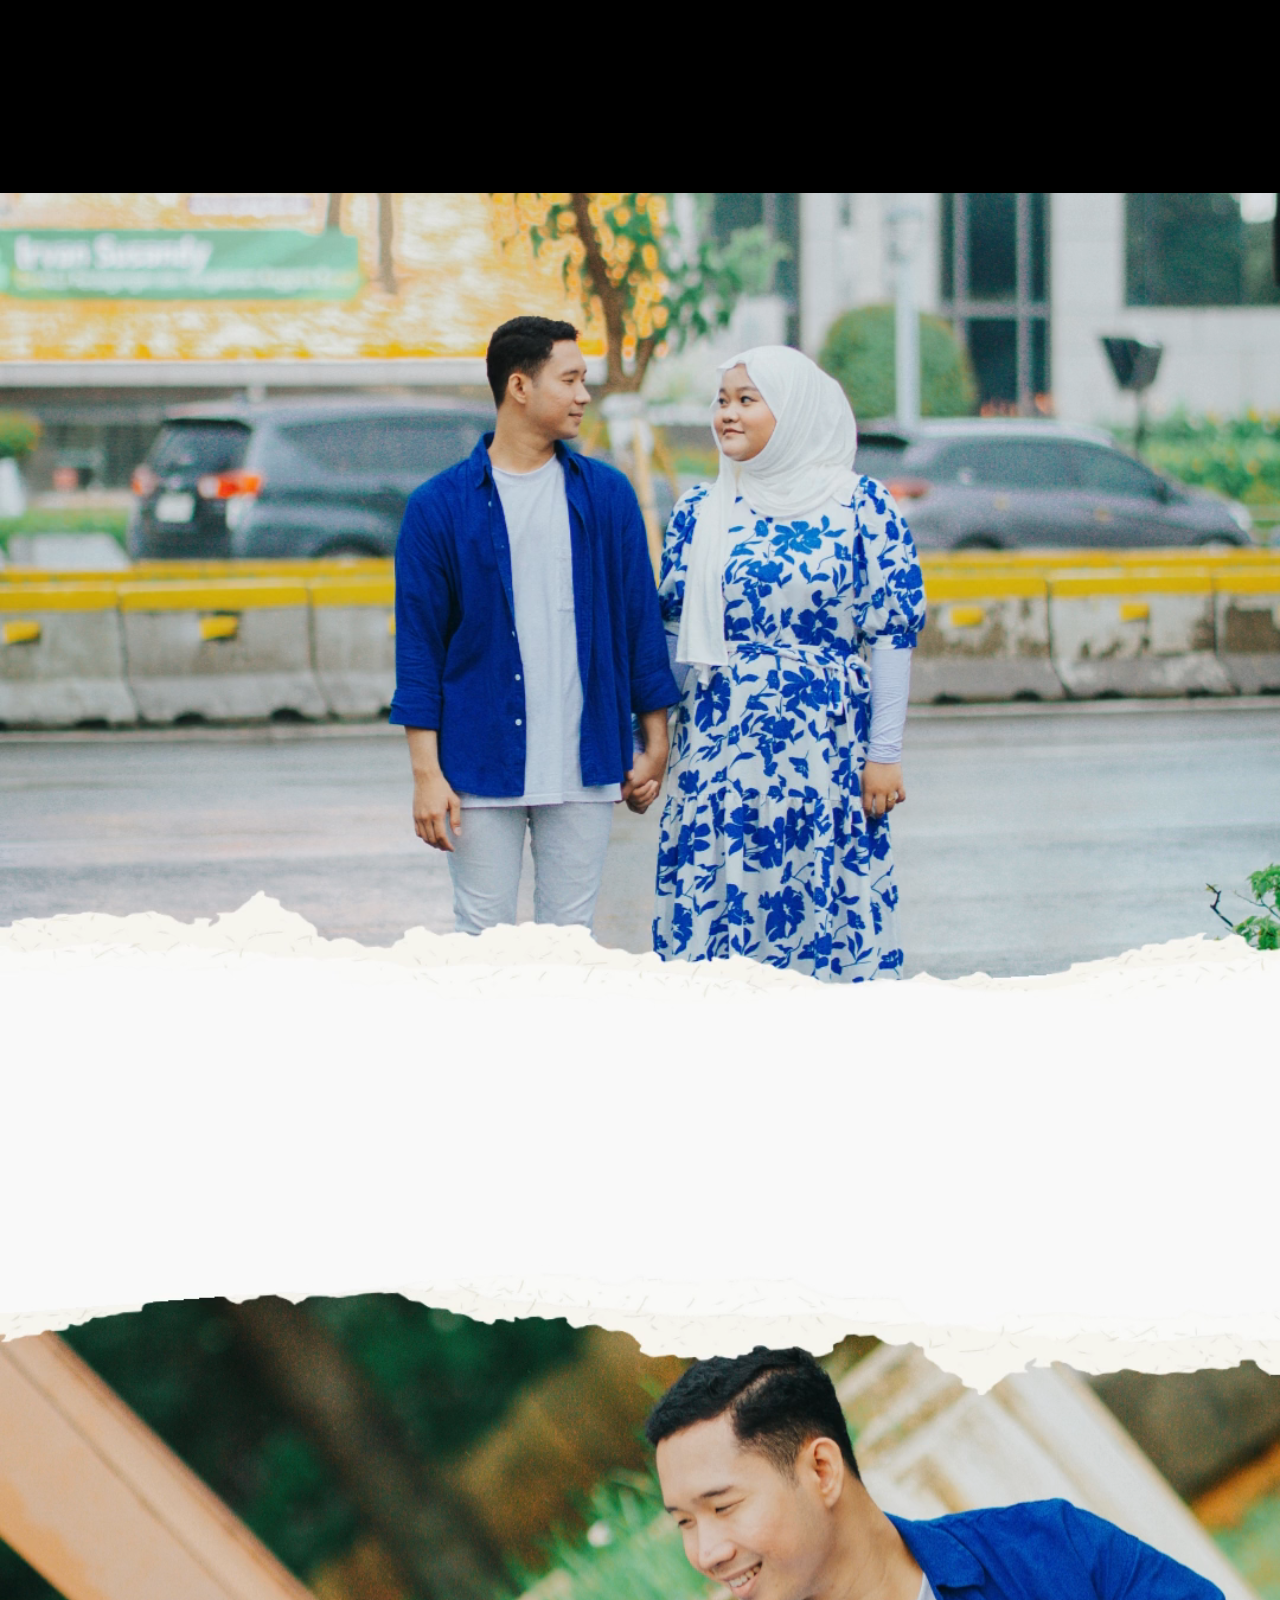
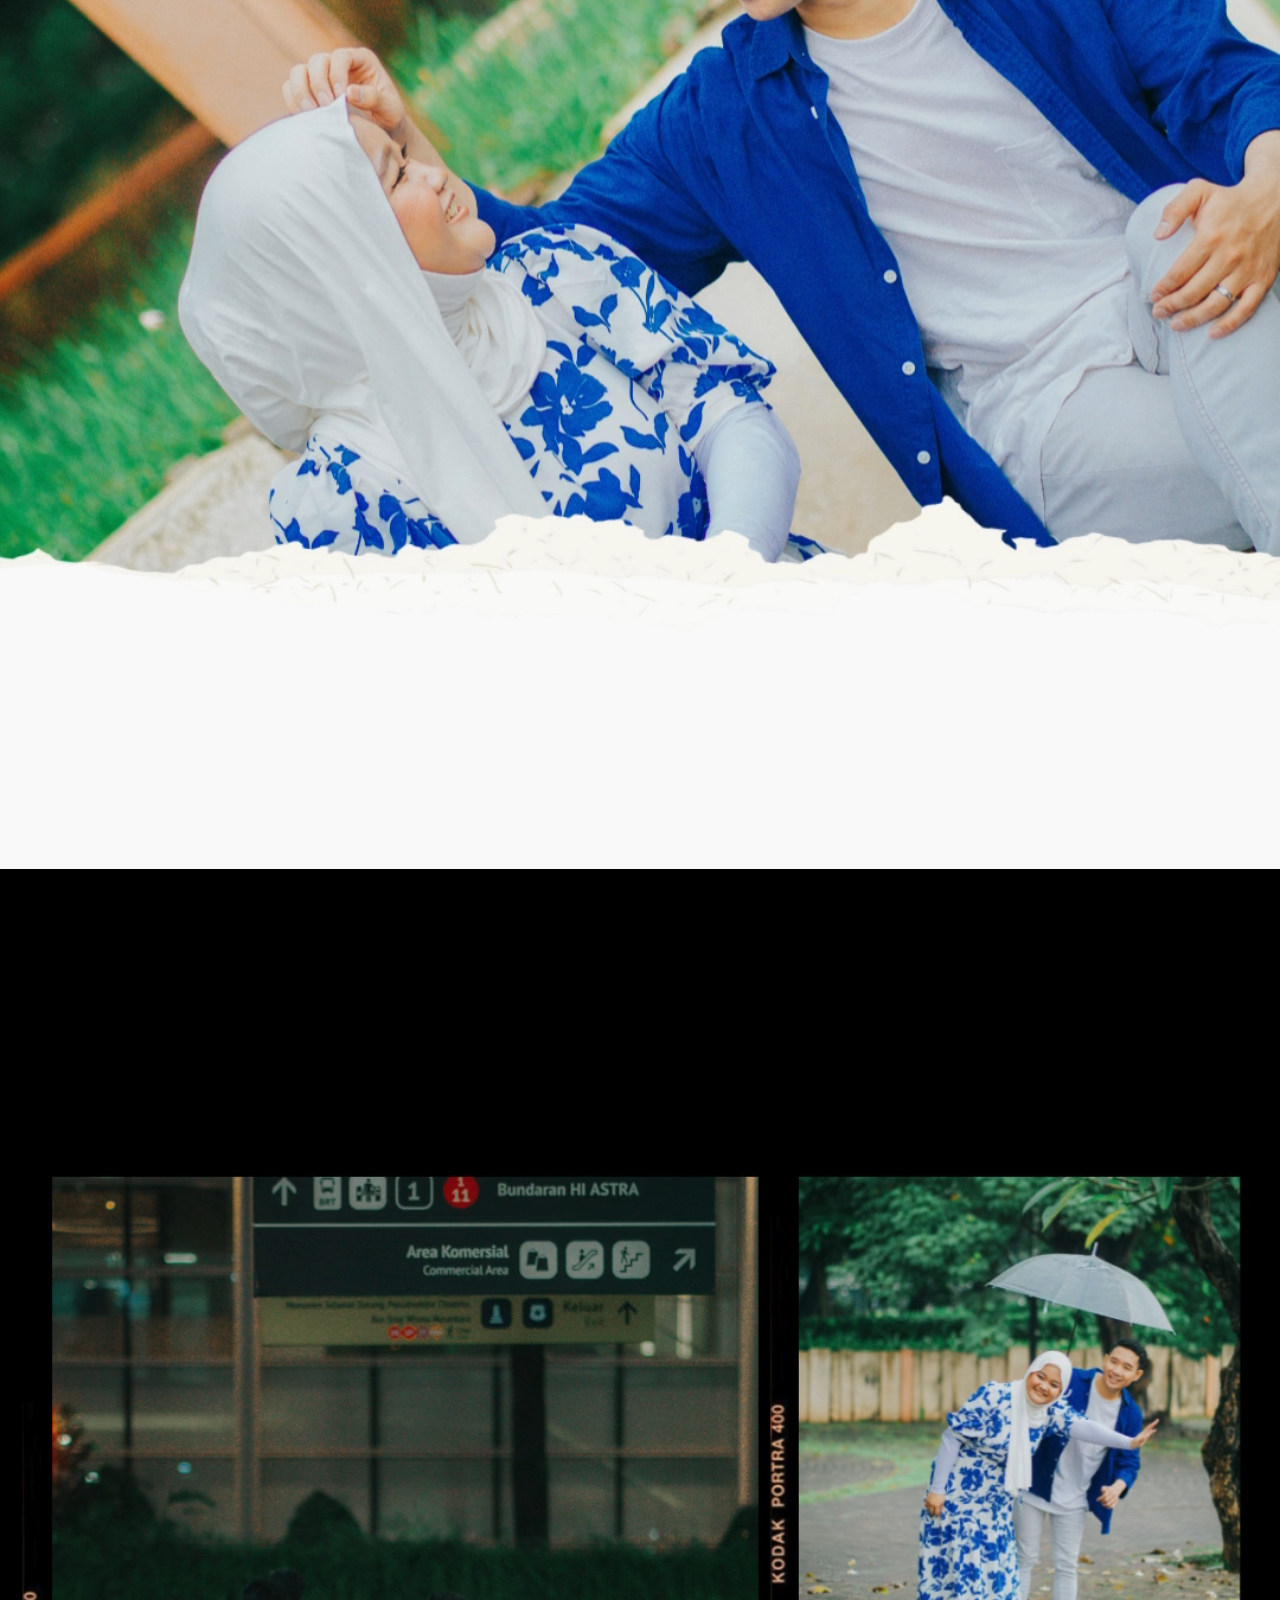
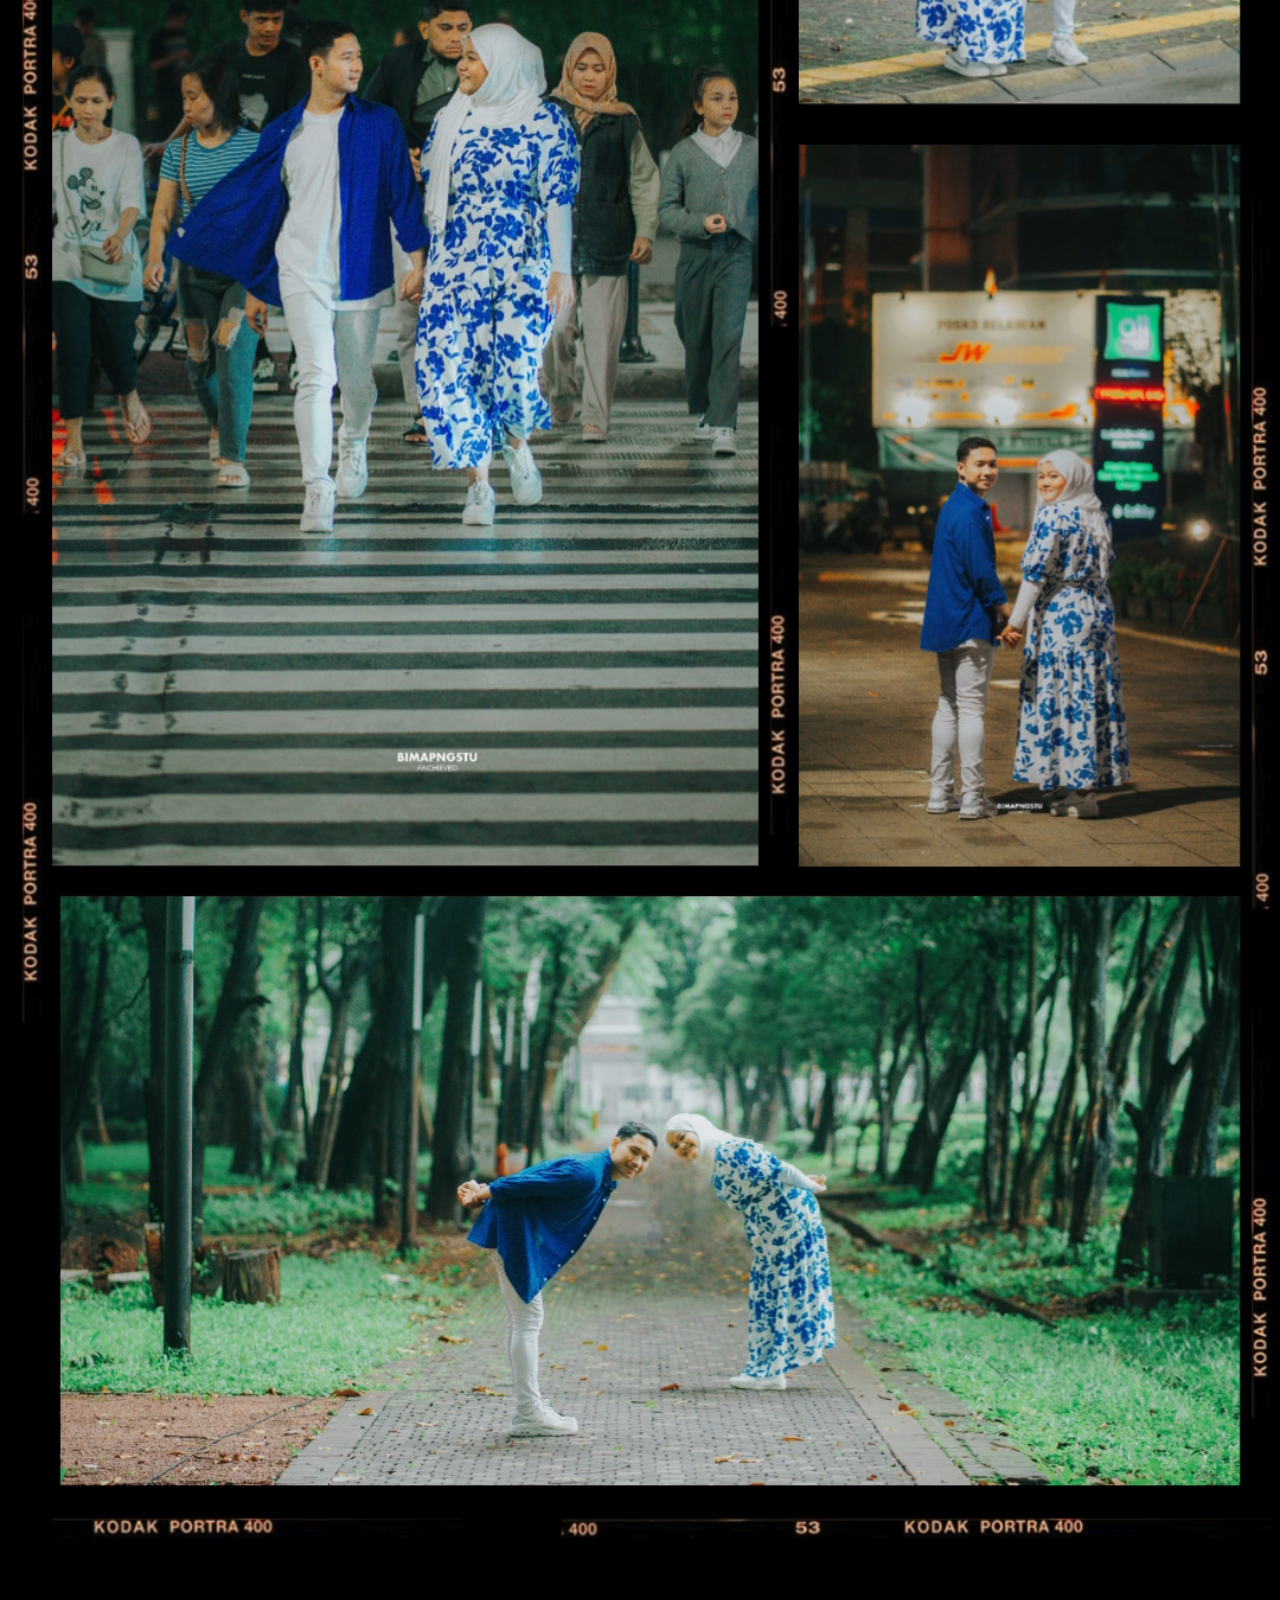
==== commit 6855bb78: "Add files via upload" ====
--- a/index2.html
+++ b/index2.html
@@ -10,17 +10,22 @@
       position: relative; /* Membuat kontainer sebagai referensi posisi */
     }
 
-    .container h1 {
-      position: absolute; /* Mengatur posisi H1 relatif terhadap kontainer */
-      top: 85%; /* Atur jarak dari atas */
-      left: 50%; /* Atur jarak dari kiri */
-      transform: translate(-50%, -50%); /* Pindahkan H1 ke tengah kontainer */
-      color: white; /* Sesuaikan warna teks */
-      background: rgba(0, 0, 0, 0.5); /* Latar belakang semi-transparan */
-      padding: 10px;
-      border-radius: 5px;
-      text-align: center;
-    }
+    .background-element {
+            width: 300px;
+            height: 300px;
+            background-color: lightblue;
+            position: absolute; /* Membuat elemen ini posisinya relatif terhadap body */
+            z-index: 1; /* Nilai z-index lebih rendah */
+        }
+        .audio-element {
+            position: relative; /* Membuat elemen ini posisinya relatif terhadap body */
+           
+            background-color: white;
+            padding: 50px;
+            border: 1px solid #ccc;
+            box-shadow: 0 0 10px rgba(0, 0, 0, 0.1);
+            cursor: pointer;
+        }
 
     .video-container {
             max-width: 100%;
@@ -35,49 +40,68 @@
             width: 100%;
             height: 100%;
         }
+
+        .audio-container {
+          z-index: 1; /* Nilai z-index lebih tinggi untuk memastikan di depan elemen lain */
+          position: fixed;
+            display: flex;
+            align-items: center;
+            justify-content: center;
+            padding: 10px;
+            top: 20px;
+            right: 20px;
+        }
+        .audio-icon {
+            width: 50px;
+            height: 50px;
+            cursor: pointer;
+        }
+
+     audio  {
+        display: none;
+    
+     }
+
+     .videoMaps {
+            position: relative;
+        }
+
+     .maps {
+            position: absolute;
+        
+            top: 85%;
+            left: 50%;
+            transform: translate(-50%, -50%);
+
+            z-index: 1;
+        }
+        .btnMaps {
+            padding: 10px 20px;
+            font-size: 16px;
+            background-color: #4285f4;
+            color: white;
+            border: none;
+            border-radius: 5px;
+            cursor: pointer;
+        }
+
   </style>
 </head>
-<script>
-function displayPath() {
-  // Mendapatkan URL saat ini
-  var currentUrl = window.location.href;
-  
-  // Membuat URL object
-  var url = new URL(currentUrl);
-  
-  // Mendapatkan path setelah "/annisa-choirul/"
-  var path = url.pathname.split("app/")[1];
-  
-  // Mendapatkan parameter query
-  var queryParams = url.search;
 
-  // Menampilkan path dan parameter di halaman
-  document.getElementById("path-display").textContent = path + queryParams;
-}
-
-// Menjalankan fungsi ketika halaman dimuat
-window.onload = displayPath;
-
-
-  document.addEventListener("DOMContentLoaded", function() {
-      var video = document.getElementById("myVideo");
-      video.muted = true; // memastikan video tetap tanpa suara
-      video.play().catch(error => {
-          console.log("Autoplay failed:", error);
-      });
-  });
-
-</script>
 </head>
 <body>
+  <div class="audio-container">
+    <img src="iconmusic.png" alt="Play Audio" class="audio-icon" id="audioIcon">
+    <audio id="audio" controls autoplay>
+      <source src="audio.weba" type="audio/mpeg">
+        Your browser does not support the audio element.
+    </audio>
+</div>
 
+</div>
 <video id="myVideo" width="640" height="480" autoplay muted>
   <source src="Hal1.mp4" type="video/mp4">
   Your browser does not support the video tag.
-  <audio controls>
-    <source src="audio.weba" type="audio/mpeg">
-    Your browser does not support the audio element.
-  </audio>
 </video>
 <video id="myVideo" width="640" height="480" autoplay muted>
   <source src="Hal2.mp4" type="video/mp4">
@@ -87,10 +111,21 @@
   <source src="Hal3.mp4" type="video/mp4">
   Your browser does not support the video tag.
 </video>
-<video id="myVideo" width="640" height="480" autoplay muted>
-  <source src="Hal4.mp4" type="video/mp4">
-  Your browser does not support the video tag.
-</video>
+
+<div class="videoMaps">
+
+  
+  <video id="myVideo" width="640" height="480" autoplay muted>
+    <source src="Hal4.mp4" type="video/mp4">
+    Your browser does not support the video tag.
+  </video>
+  <div class="maps">
+    <a href="https://www.google.com/maps?q=Masjid+Al+Iman+(Kompleks+Kodam)" target="_blank">
+      <button class="btnMaps">Buka di Google Maps</button>
+    </a>
+  </div>
+</div>
+  
 <video id="myVideo" width="640" height="480" autoplay muted>
   <source src="Hal5.mp4" type="video/mp4">
   Your browser does not support the video tag.
@@ -104,10 +139,39 @@
   Your browser does not support the video tag.
 </video>
 <div class="video-container">
-  <iframe width="560" height="315" src="https://www.youtube.com/embed/r_wjTjwyY6o?si=8xjbvCfMXk4RfYFX" title="YouTube video player" frameborder="0" allow="accelerometer; autoplay; clipboard-write; encrypted-media; gyroscope; picture-in-picture; web-share" referrerpolicy="strict-origin-when-cross-origin" allowfullscreen></iframe>
+  <iframe width="560" height="315" src="https://www.youtube.com/embed/RAUri2E4jsU" title="YouTube video player" frameborder="0" allow="accelerometer; autoplay; clipboard-write; encrypted-media; gyroscope; picture-in-picture; web-share" referrerpolicy="strict-origin-when-cross-origin" allowfullscreen></iframe>
 </div>
 
 <img src="Hal9.png" alt="">
+
+
+<script>
+
+
+
+  document.addEventListener("DOMContentLoaded", function() {
+      var video = document.getElementById("myVideo");
+      video.muted = true; // memastikan video tetap tanpa suara
+      video.play().catch(error => {
+          console.log("Autoplay failed:", error);
+      });
+  });
+
+  var audio = document.getElementById('audio');
+  var audioIcon = document.getElementById('audioIcon');
+
+ audioIcon.addEventListener('click', function() {
+                audio.play() ? audio.pause() : audio.play();
+              
+                audioIcon.addEventListener('click', function() {
+               if (audio.paused) { 
+                audio.play(); }
+              else if (audio.play){
+                audio.pause();
+              }
+            });
+        });
+</script>
 
 <!--
   <img src="1.png" alt="Deskripsi gambar">
